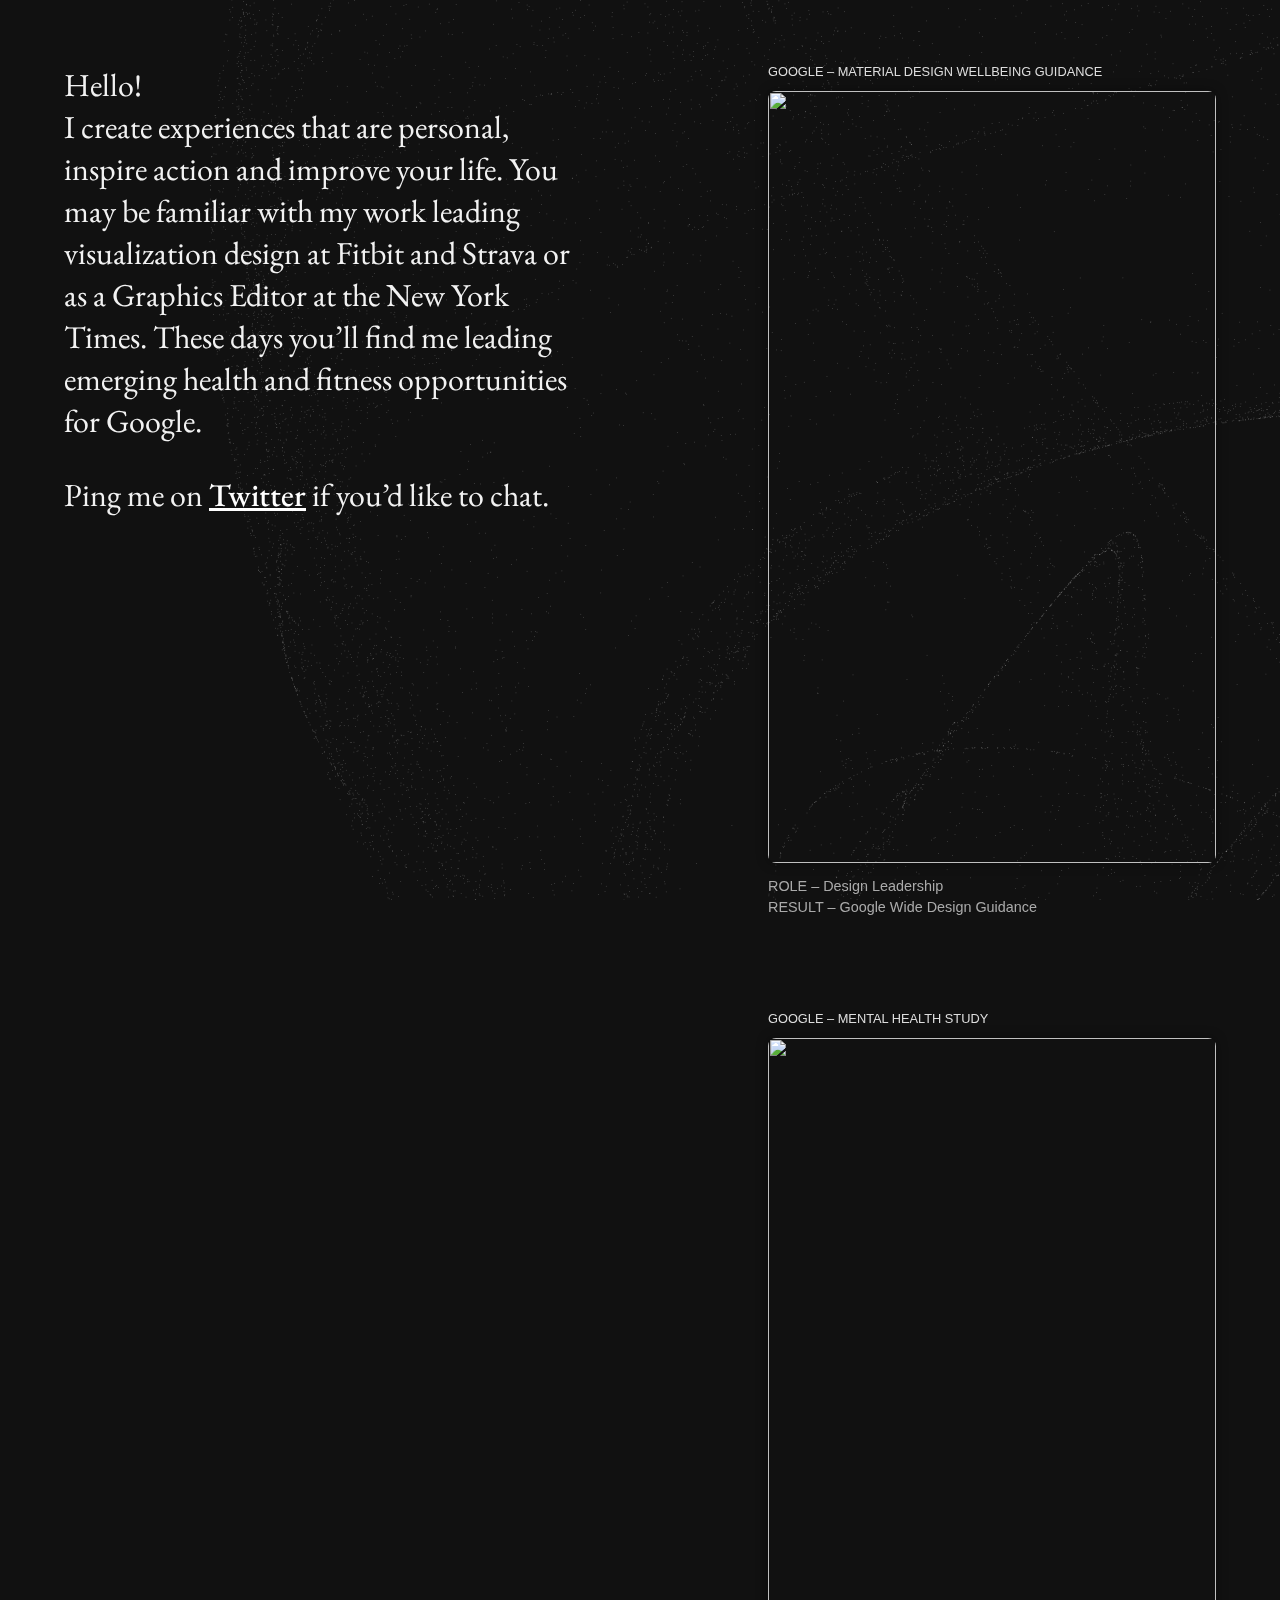
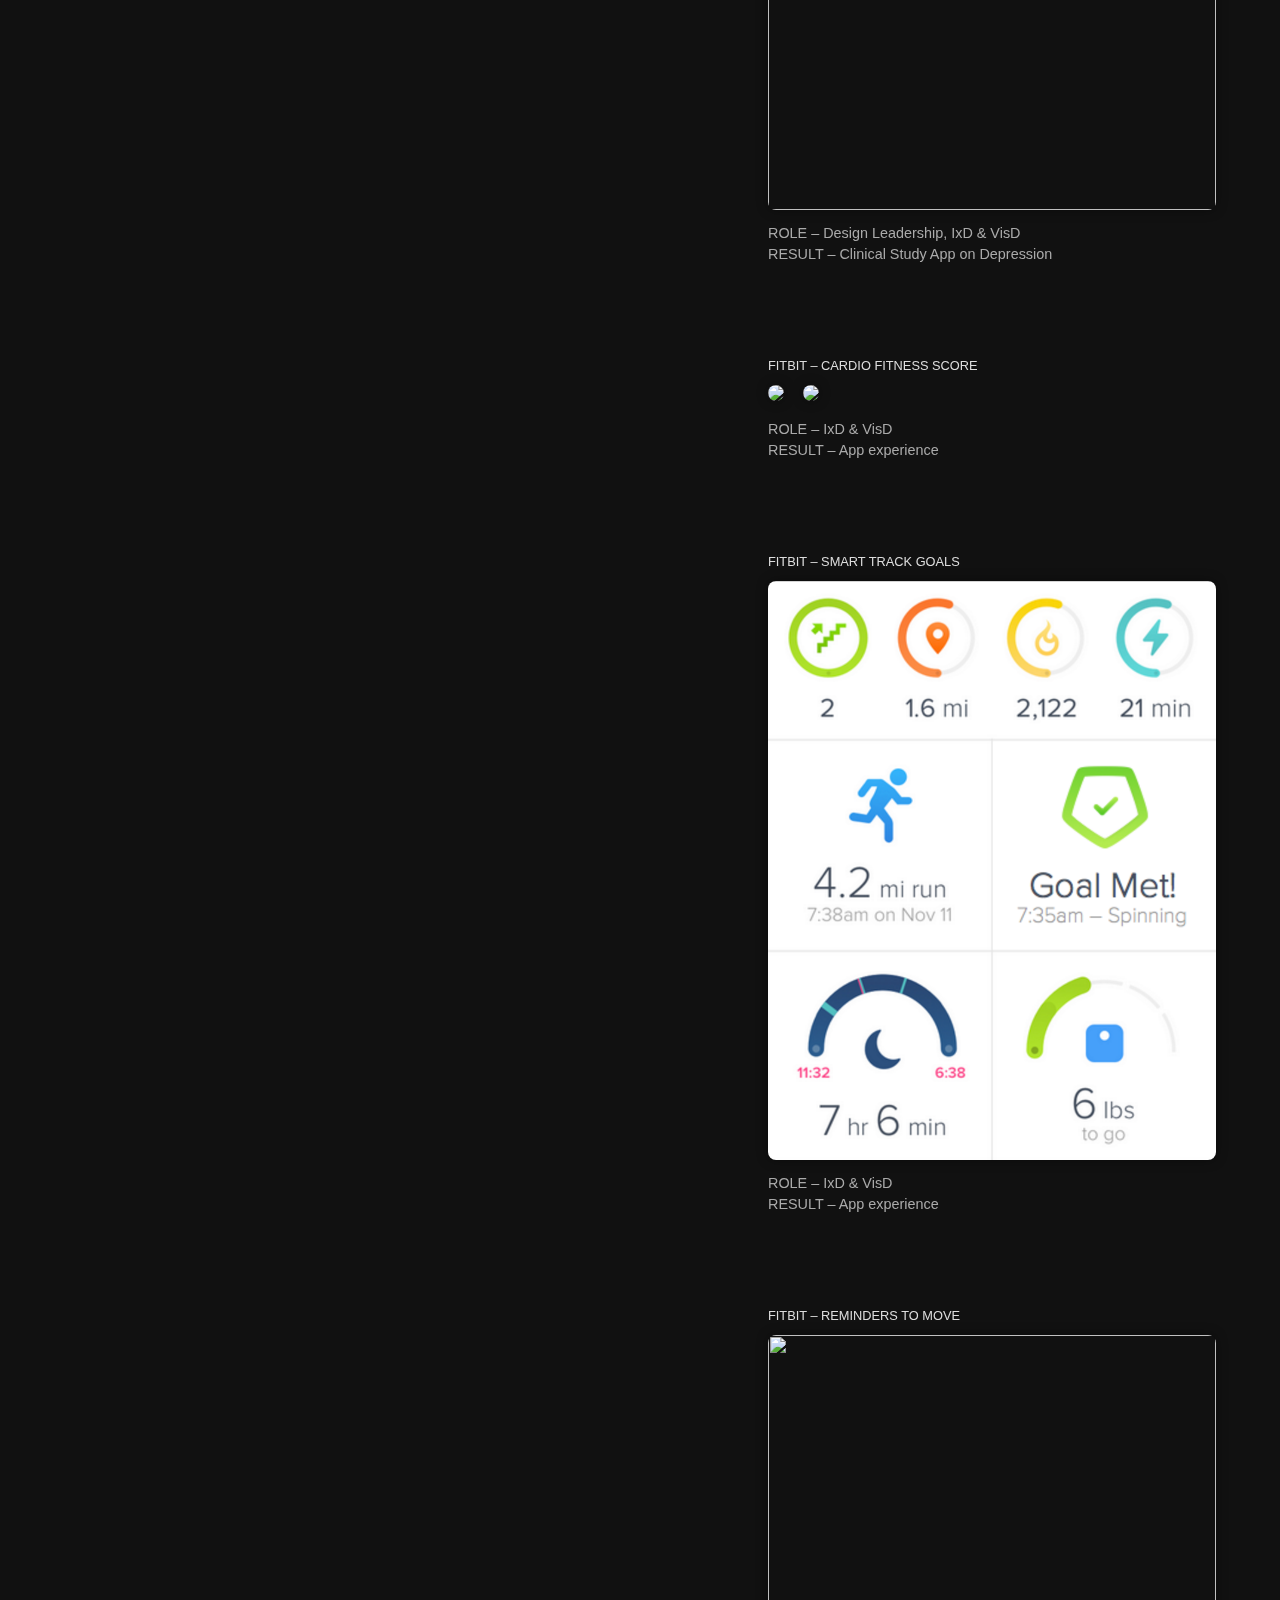
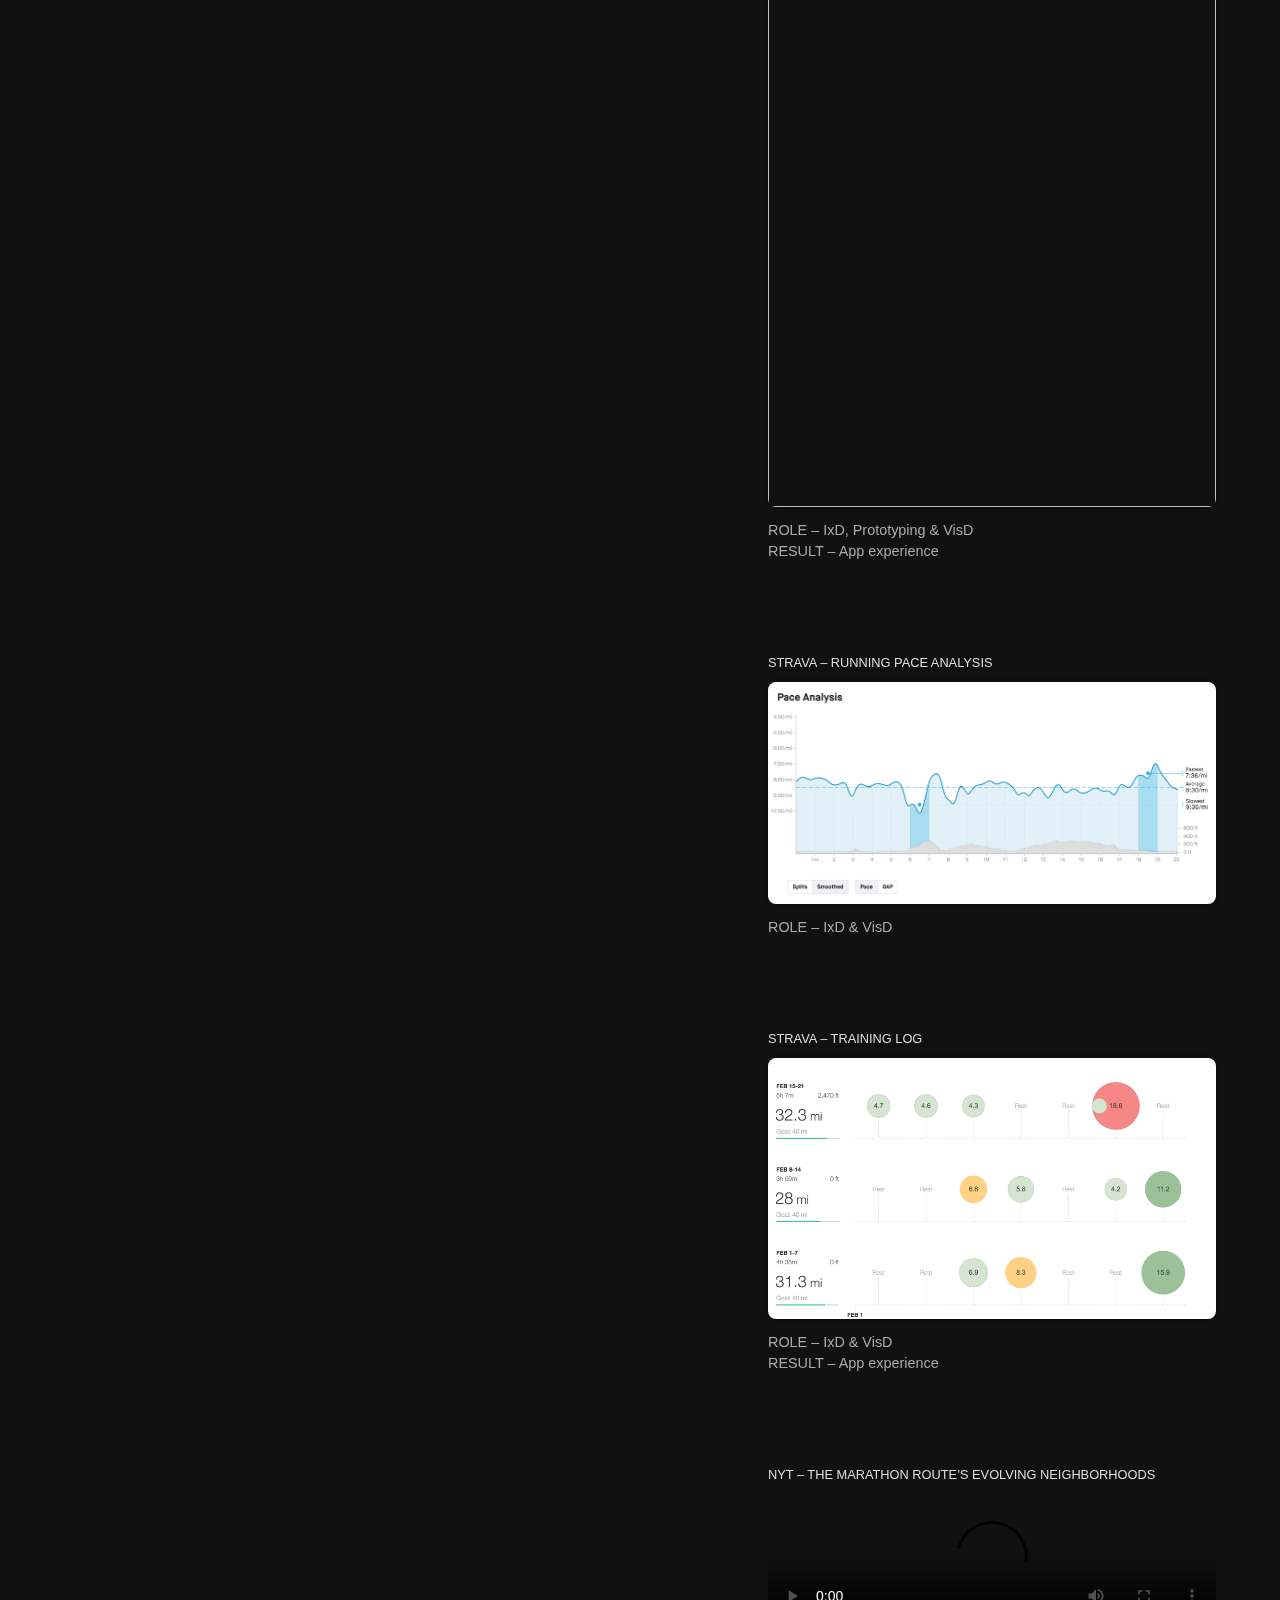
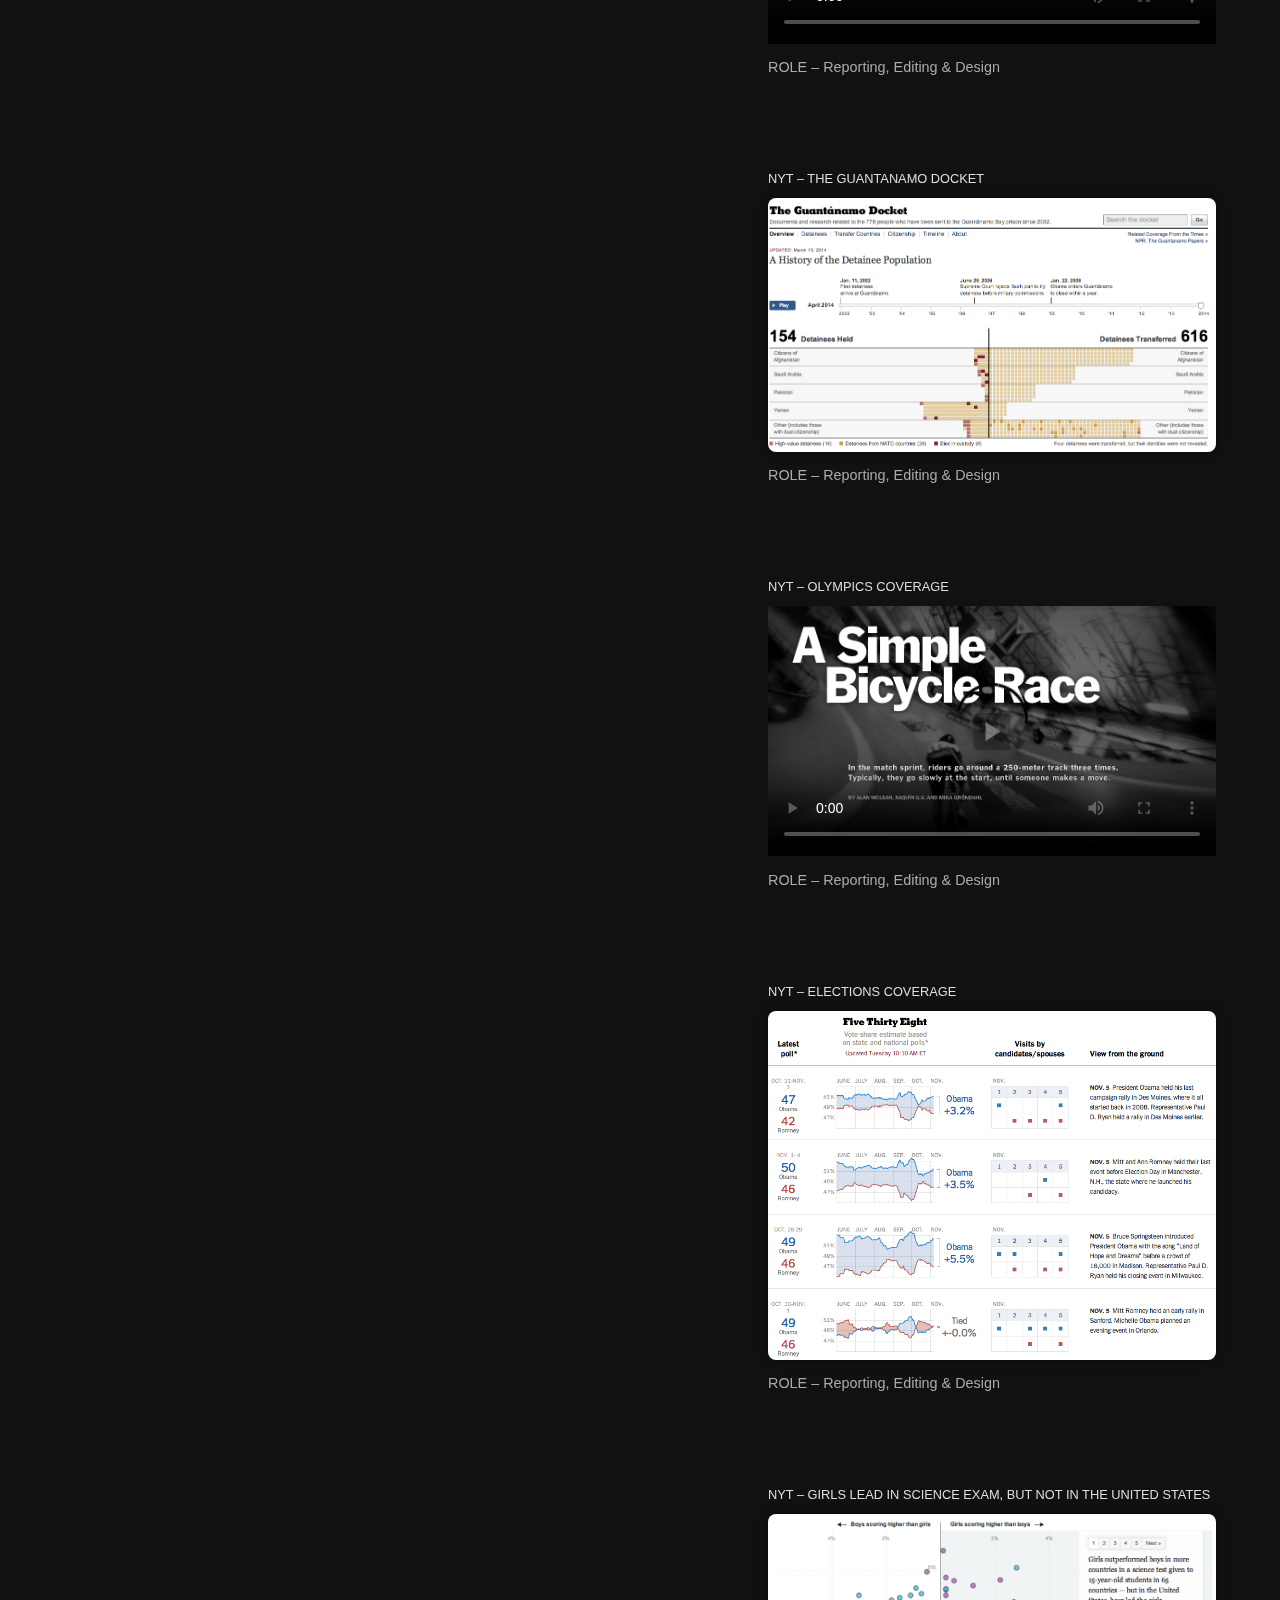
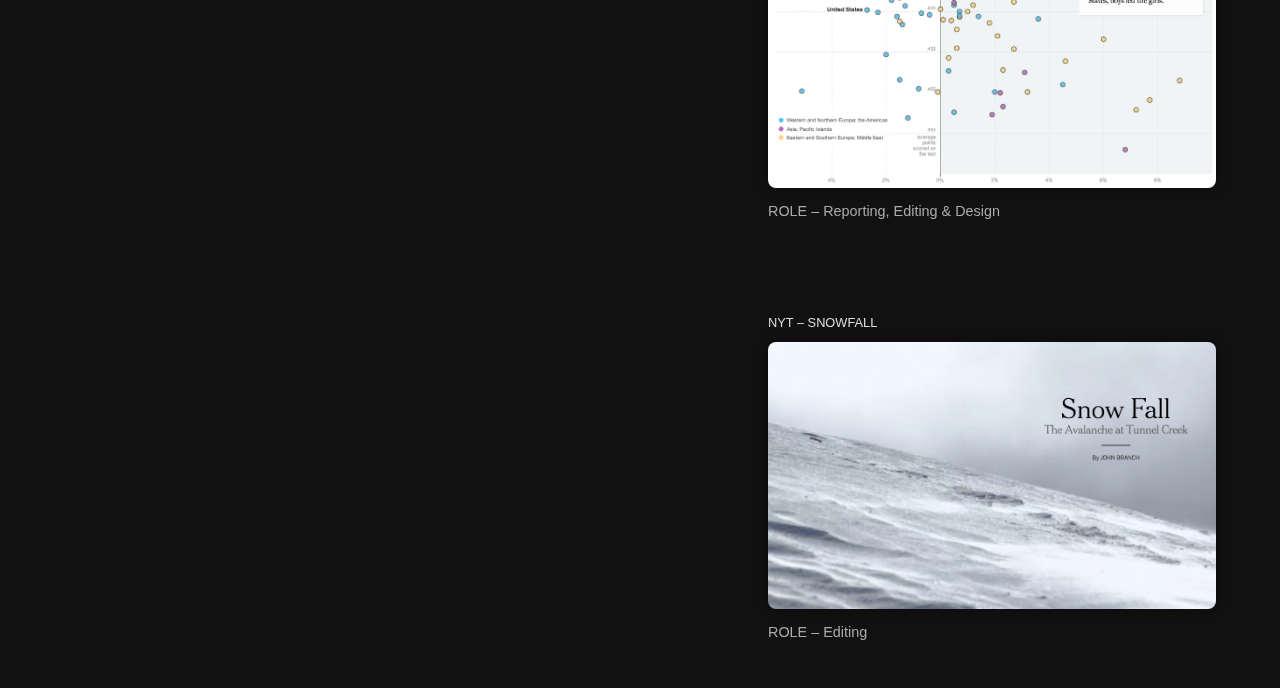
==== index.html @ 5403795c "cleanup" ====
<html class="no-js" lang="">
<head>
  <meta charset="utf-8">
  <meta http-equiv="x-ua-compatible" content="ie=edge">
  <title>Alan McLean</title>
  <meta name="description" content="Alan McLean is a designer working in San Francisco">
  <meta name="viewport" content="width=device-width, initial-scale=1">
  <link href="https://fonts.googleapis.com/css2?family=EB+Garamond:ital,wght@0,400;1,700&display=swap" rel="stylesheet">

  <style type="text/css">
    html{
      height:100%;  
    }
body{
  background:#111;
  font-family: 'EB Garamond', serif;
  margin:0;
  padding:0;
  color:#F2F2F2;
  height:100%;
}

.container{
  position: relative;
  height:100%;
  height:100%;
}

.description{
  width: 50%;
  padding: 4rem;
  box-sizing: border-box;
  display:block;
  z-index:2;
  position:fixed;
}

/*.subtext:before{
  content:" ";
  width:20%;
  height:3px;
  background: #F2F2F2;
  display: inline-block;
}*/

.animation{
  /*background:#333;*/
  width:100%;
  position: fixed;
  right:0;
  top:0;
  bottom:0;
  z-index:-1;
}

.portfolio{
  width:45%;
  position: absolute;
  right:0;
  top:0;
  bottom:0;
  z-index:1; 
  padding: 4rem 4rem;
  box-sizing: border-box;  
}


.portfolio .work{
  margin: 0 0 3em;
  padding: 0 0 3em;
}

.portfolio .hed{
  font-size: .8rem;
  margin: 0;
  padding:0 0 .75rem;
  font-family: sans-serif;
  font-weight:100;
  text-transform: uppercase;
  color:#ddd;
}

.portfolio .asset{
  width: 100%;
  box-shadow: 0 0 12px rgba(0,0,0,.4);
  
  border-radius:8px;
}

.portfolio .inline-asset{
  max-width: 28%;
  box-shadow: 0 0 12px rgba(0,0,0,.4);
  /*filter: grayscale(100%);*/
  border-radius:8px;  
  display:inline-block;
  vertical-align: top;
  margin: 0 1rem 0 0;
}

/*.portfolio .inline-asset:hover,
.portfolio .asset:hover{
  transition: filter .5s;
  
}*/

.text{
  margin: 0rem 0 4rem;
  font-size: 2rem;
  box-sizing: border-box;
}
.text p:first-of-type{
  margin-top:0;
  padding-top:0;
}


a{
  color:#fff;
  font-weight: 500;
}

/*.work a:after {
  content: "";
  clear: both;
  display: table;
}*/

.work a img{
  transition: transform .4s;
  transform: scale(1, 1);
  /*filter: grayscale(100%);*/
}

.work a:hover img{
  /*box-shadow: 0 0 0 5px black;*/
  /*filter: grayscale(0%);*/
  transform: scale(1.025, 1.025);
}

video:focus{
    outline:none;
  }

@media only screen and (max-width: 800px) {
  .description {
    width:100%;
    padding: 1rem;
    position:relative;
  }
  
  .animation {
    width:100%;
    display:none;
  }


  .portfolio{
    position: relative;
    width:100%;
    padding:1rem;
  }

  .portfolio .asset{
    width: 100%;
  }

  .text{
    font-size: 1.5rem;
  }

  

}

.work span{
  color: #aaa;
  padding: 5px 0 0;
  font-family: sans-serif;
  font-size: .9em;
  display: block;
  font-weight:100;
}
.work span:first-of-type{
  padding-top:15px;
}


  </style>
</head>
<body>


<div class="container">
  <section class="description">
    <div class="text">
      <p>Hello! <br />I create experiences that are personal, inspire action and improve your life. You may be familiar with my work leading visualization design at Fitbit and Strava or as a Graphics Editor at the New York Times. These days you’ll find me leading emerging health and fitness opportunities for Google.</p>

         <p>Ping me on <a href="https://twitter.com/alanmclean">Twitter</a> if you’d like to chat.</p>
    </div>

    <!-- <div class="subtext"> -->
   
   
    <!-- </div> -->
  </section>

  <section class="animation">
    <canvas class="paintarea"></canvas>
  </section>
  <section class="portfolio">
    <!-- <h3>Selected Works</h3> -->

    <div class="work">
      <h4 class="hed">Google – Material Design Wellbeing Guidance</h4>
      <img src="images/google/flowers.gif" class="asset">
      <span>ROLE – Design Leadership</span>
      <span>RESULT – Google Wide Design Guidance</span>
    </div>

    <div class="work">
      <h4 class="hed">Google – Mental Health Study</h4>
      <a href="https://www.projectbaseline.com/mood/"><img src="images/mood.png" class="asset"></a>
      <span>ROLE – Design Leadership, IxD & VisD</span>
      <span>RESULT – Clinical Study App on Depression</span>
    </div>    

    <div class="work">
      <h4 class="hed">Fitbit – Cardio Fitness Score</h4>
        <!-- <img src="images/cardio-fitness/v02max-fullscreen-demographic-pg-2.png" class="inline-asset"> --> 
      <a href="https://blog.fitbit.com/cardiorespiratory-fitness/"><img src="images/cardio-fitness/onboarding-3.jpg" class="inline-asset"></a>
      <a href="https://blog.fitbit.com/cardiorespiratory-fitness/"><img src="images/cardio-fitness/v02max-run-value-with-button.png" class="inline-asset"></a>

      <span>ROLE – IxD & VisD</span>
      <span>RESULT – App experience</span>
    </div>

    <div class="work">
      <h4 class="hed">Fitbit – Smart Track Goals</h4>
      <a href="https://www.fitbit.com/in/smarttrack"><img src="images/smarttrack/goal-5.png" class="asset"></a>
      <span>ROLE – IxD & VisD</span>
      <span>RESULT – App experience</span>
    </div>

    <div class="work">
      <h4 class="hed">Fitbit – Reminders to Move</h4>
      <a href="https://www.fitabase.com/blog/post/fitbit-reminders-to-move-show-impact/">
        <img src="images/sedentary/rtm.png" class="asset">
      </a>
      <span>ROLE – IxD, Prototyping & VisD</span>
      <span>RESULT – App experience</span>
    </div>

    <div class="work">
      <h4 class="hed">Strava – Running Pace Analysis</h4>
      <a href="https://blog.strava.com/visualize-your-training-9954/"><img src="images/strava/strava-run.png" class="asset"></a>
      <span>ROLE – IxD & VisD</span>

    </div>    

    <div class="work">
      <h4 class="hed">Strava – Training Log</h4>
      <a href="https://blog.strava.com/visualize-your-training-9954/"><img src="images/strava/strava-1.png" class="asset"></a>
      <span>ROLE – IxD & VisD</span>
      <span>RESULT – App experience</span>
    </div>
    <div class="work">
      <h4 class="hed">NYT – The Marathon Route’s Evolving Neighborhoods</h4>
      <video width="100%" poster="images/nyc/nyc-2.jpg" controls>
        <source src="https://static01.nyt.com/packages/flash/newsgraphics/2011/1105-marathon-demographics/20111105-marathon-dem.mp4" type="video/mp4">
      </video>
      <!-- <a href="https://archive.nytimes.com/www.nytimes.com/interactive/2011/11/05/nyregion/the-evolving-neighborhoods-along-the-marathon.html"> -->
        
      
      <span>ROLE – Reporting, Editing & Design</span>
      
    </div>
    <div class="work">
      <h4 class="hed">NYT – The Guantanamo Docket</h4>
      <a href="https://www.nytimes.com/interactive/projects/guantanamo">
        <img src="images/gitmo/gitmo-1.png" class="asset">
      </a>
      <span>ROLE – Reporting, Editing & Design</span>

    </div>
    <div class="work">
      <h4 class="hed">NYT – Olympics Coverage</h4>
      <video width="100%" controls poster="images/sprint/sprint-1.png">
        <source src="https://static01.nyt.com/packages/video/newsgraphics/2012/0803-match-sprint/cycling-new.mp4" type="video/mp4">
      </video>
      <span>ROLE – Reporting, Editing & Design</span>

    </div>
    <div class="work">
      <h4 class="hed">NYT – Elections Coverage</h4>
      <a href="https://www.nytimes.com/elections/2012/results/president.html">
        <img src="images/election-2012/election-2012-1.png" class="asset">
      </a>
      <span>ROLE – Reporting, Editing & Design</span>

    </div>
    <div class="work">
      <h4 class="hed">NYT – Girls Lead in Science Exam, but Not in the United States</h4>
      <a href="https://archive.nytimes.com/www.nytimes.com/interactive/2013/02/04/science/girls-lead-in-science-exam-but-not-in-the-united-states.html"><img src="images/science/science-1.png" class="asset"></a>
            <span>ROLE – Reporting, Editing & Design</span>
    </div>
    <div class="work">
      <h4 class="hed">NYT – Snowfall</h4>
      <a href="https://www.nytimes.com/projects/2012/snow-fall/index.html#/?part=tunnel-creek"><img src="images/snowfall/snowfall-1.png" class="asset"></a>
            <span>ROLE – Editing</span>
    </div>
    <!-- <div class="work">
      <h4 class="hed">Verily – Mental Health Study</h4>
      <img src="" class="asset">
    </div> -->
  </section>

</div>

<script type="text/javascript">

var vis = function(){
  return{
    // a: Math.random() + -3.0,
    a: (Math.random() * (-3.0 - -2.3) + -2.3).toFixed(4),
    a2: -2.1763,
    b: 1.5377,
    c: -0.3161,
    d: -2.3095,
    batchSize: 2000,

    init: function(){
      let box     = document.querySelector('.animation');
      this.width  = parseInt(box.clientWidth, 10);
      this.height = parseInt(window.innerHeight, 10);
      let canvas  = document.querySelector('.paintarea');
      let dpr = window.devicePixelRatio || 1;



      canvas.width    = this.width * dpr
      canvas.height   = this.height * dpr
      canvas.style.width = this.width;
      canvas.style.height = this.height;

      this.ctx    = canvas.getContext('2d');
      this.ctx.translate(this.width * 0.9, this.height * 1.5);
      this.scale = (this.height / Math.PI) * 2.5;

      this.ctx.scale(this.scale, this.scale);


      // need to fix this somehow, so hacky
      if(this.a   > -2.3){
        this.a = 2.876
      }
      this.start  = 0;
      this.step   = 0;
      this.x0     = 0;
      this.y0     = 0;
      this.x1;
      this.y1;

      this.ctx.globalCompositeOperation = 'multiply';

      requestAnimationFrame(this.render.bind(this))

    },
    render: function(timestamp){
      if (this.start === undefined){
        this.start = timestamp;
      }
      // console.log(this.x0)
      const elapsed = timestamp - this.start;
      
      
      // this.ctx.fillStyle = '#111'
      // this.ctx.fillRect(0, 0, this.width , this.height);

      // console.log(this.width)
      
      // this.ctx.fillStyle = "#111";
      
      
      
      this.ctx.fillStyle = "rgba(255,255,255,0.3)";


      let i = 0
      while (i < this.batchSize) {
        this.x1 = Math.sin(this.a * this.y0) + this.c * Math.cos(this.a * this.x0);
        this.y1 = Math.sin(this.b * this.x0) + this.d * Math.cos(this.b * this.y0);
        this.ctx.fillRect((this.x0 = this.x1), (this.y0 = this.y1), 0.001, 0.001);
        i++
      }
      if(elapsed < 10000){
        requestAnimationFrame(this.render.bind(this))
      }
      
    },
    reset: function(){
      this.ctx.save()

      this.ctx.setTransform(1,0,0,1,0,0);
      this.ctx.clearRect(0,0, this.ctx.canvas.width, this.ctx.canvas.height);
      this.a = (Math.random() * (-3.0 - -2.3) + -2.3).toFixed(4)

      this.ctx.restore()
    }
  }
}();

vis.init();


</script>
	
<script>
  (function(i,s,o,g,r,a,m){i['GoogleAnalyticsObject']=r;i[r]=i[r]||function(){
  (i[r].q=i[r].q||[]).push(arguments)},i[r].l=1*new Date();a=s.createElement(o),
  m=s.getElementsByTagName(o)[0];a.async=1;a.src=g;m.parentNode.insertBefore(a,m)
  })(window,document,'script','https://www.google-analytics.com/analytics.js','ga');

  ga('create', 'UA-88525006-1', 'auto');
  ga('send', 'pageview');

</script>



</body>
</html>
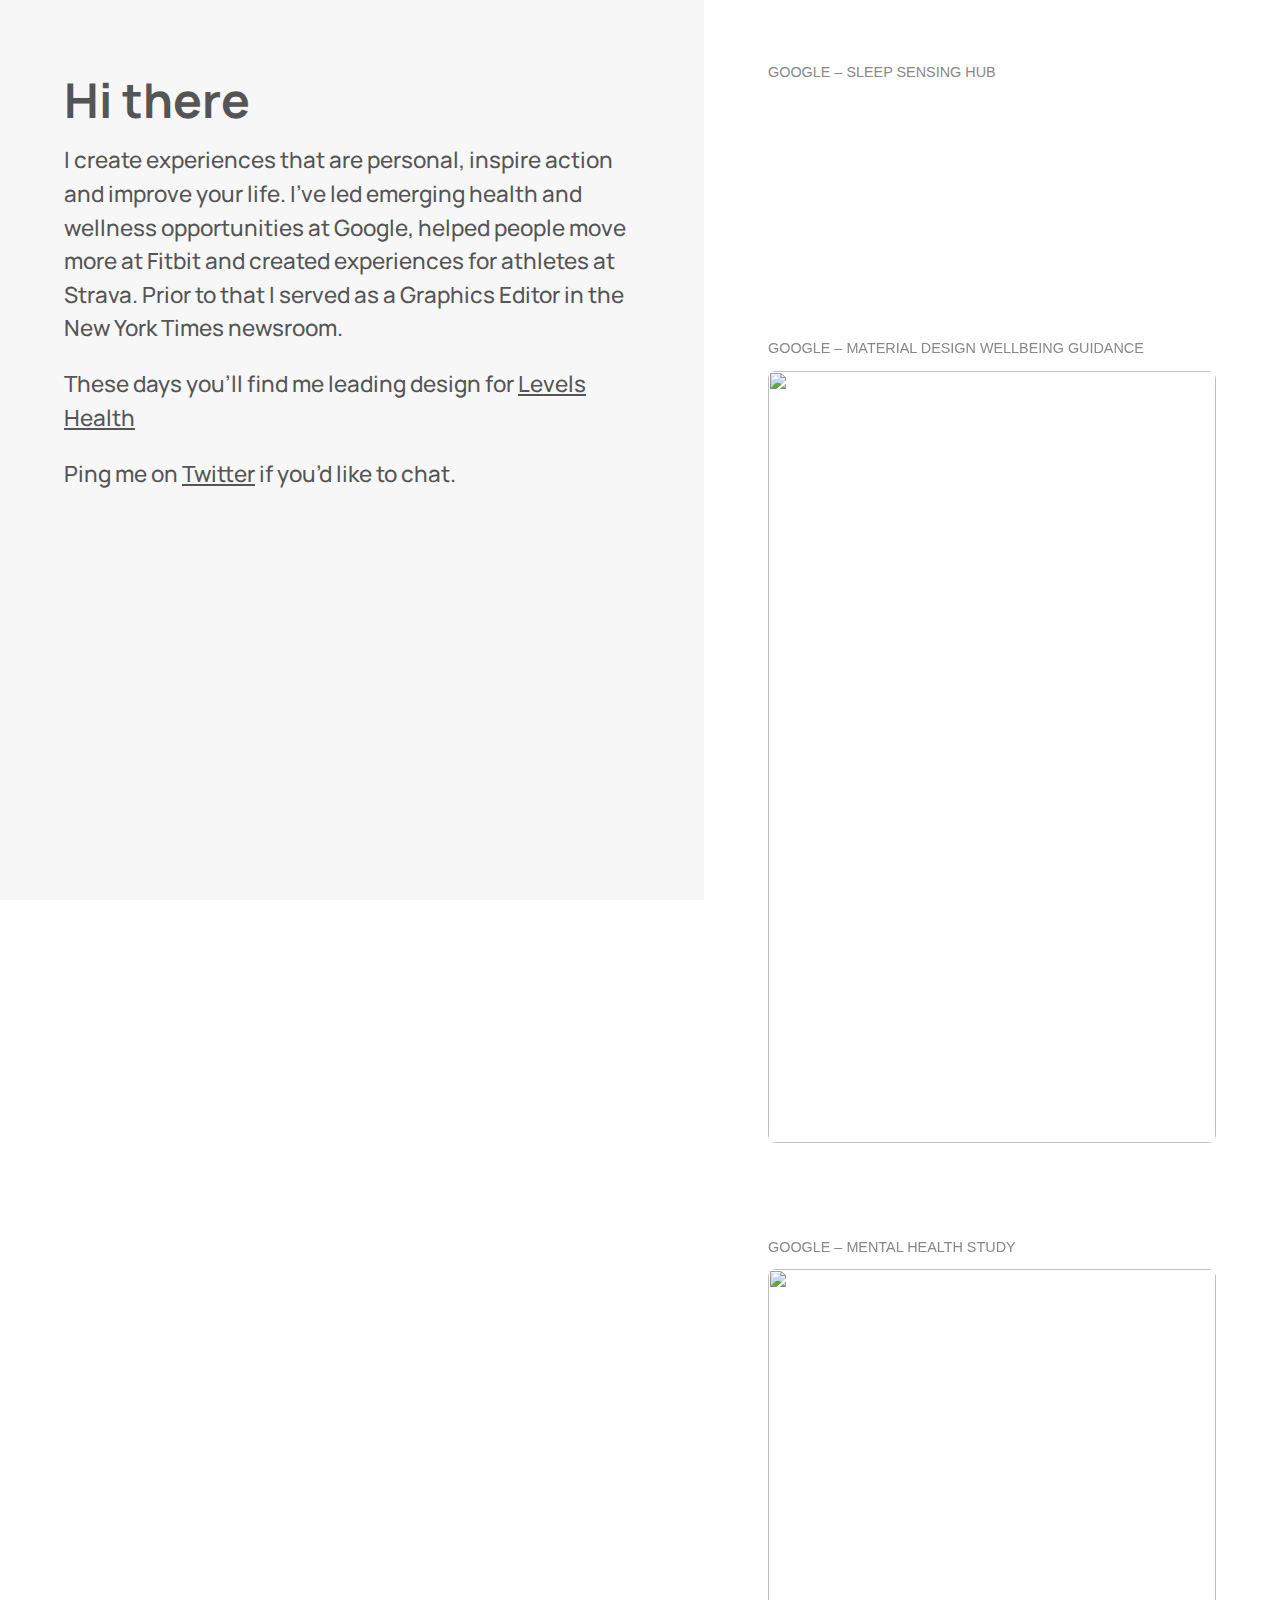
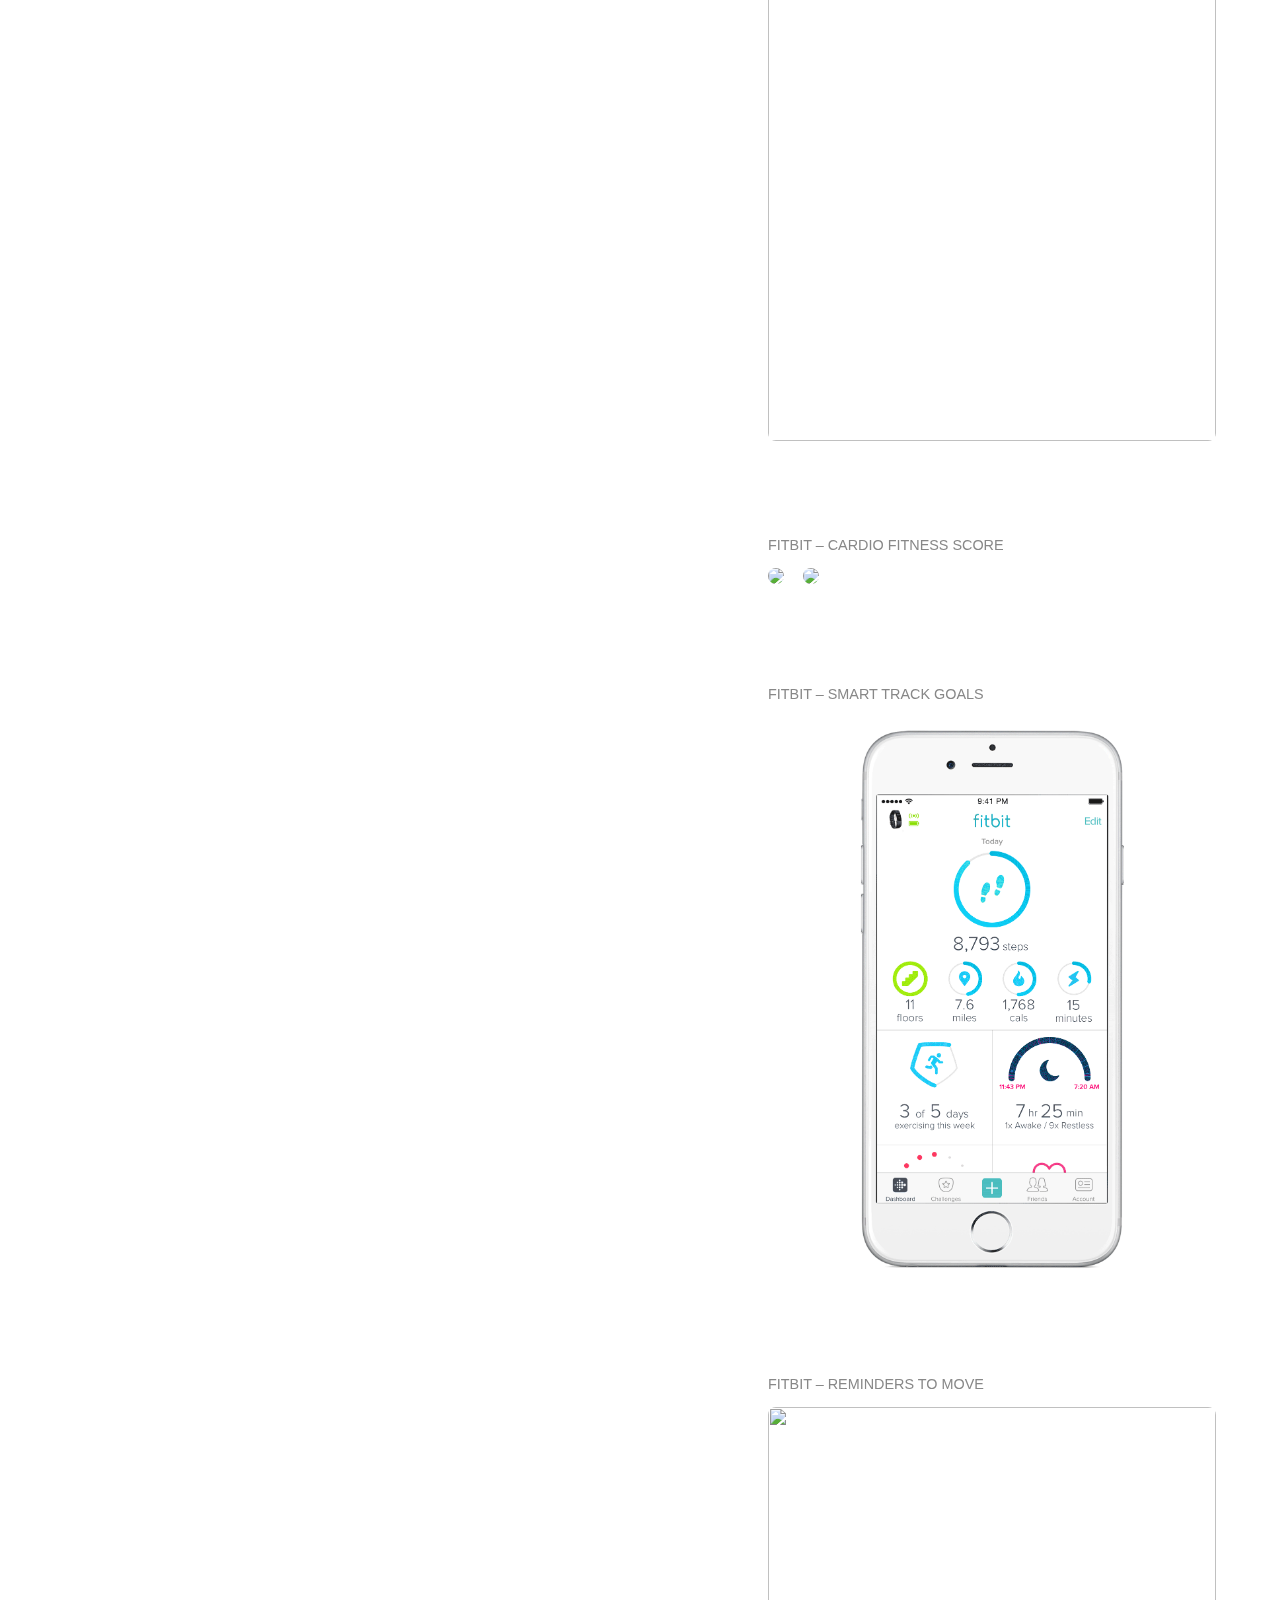
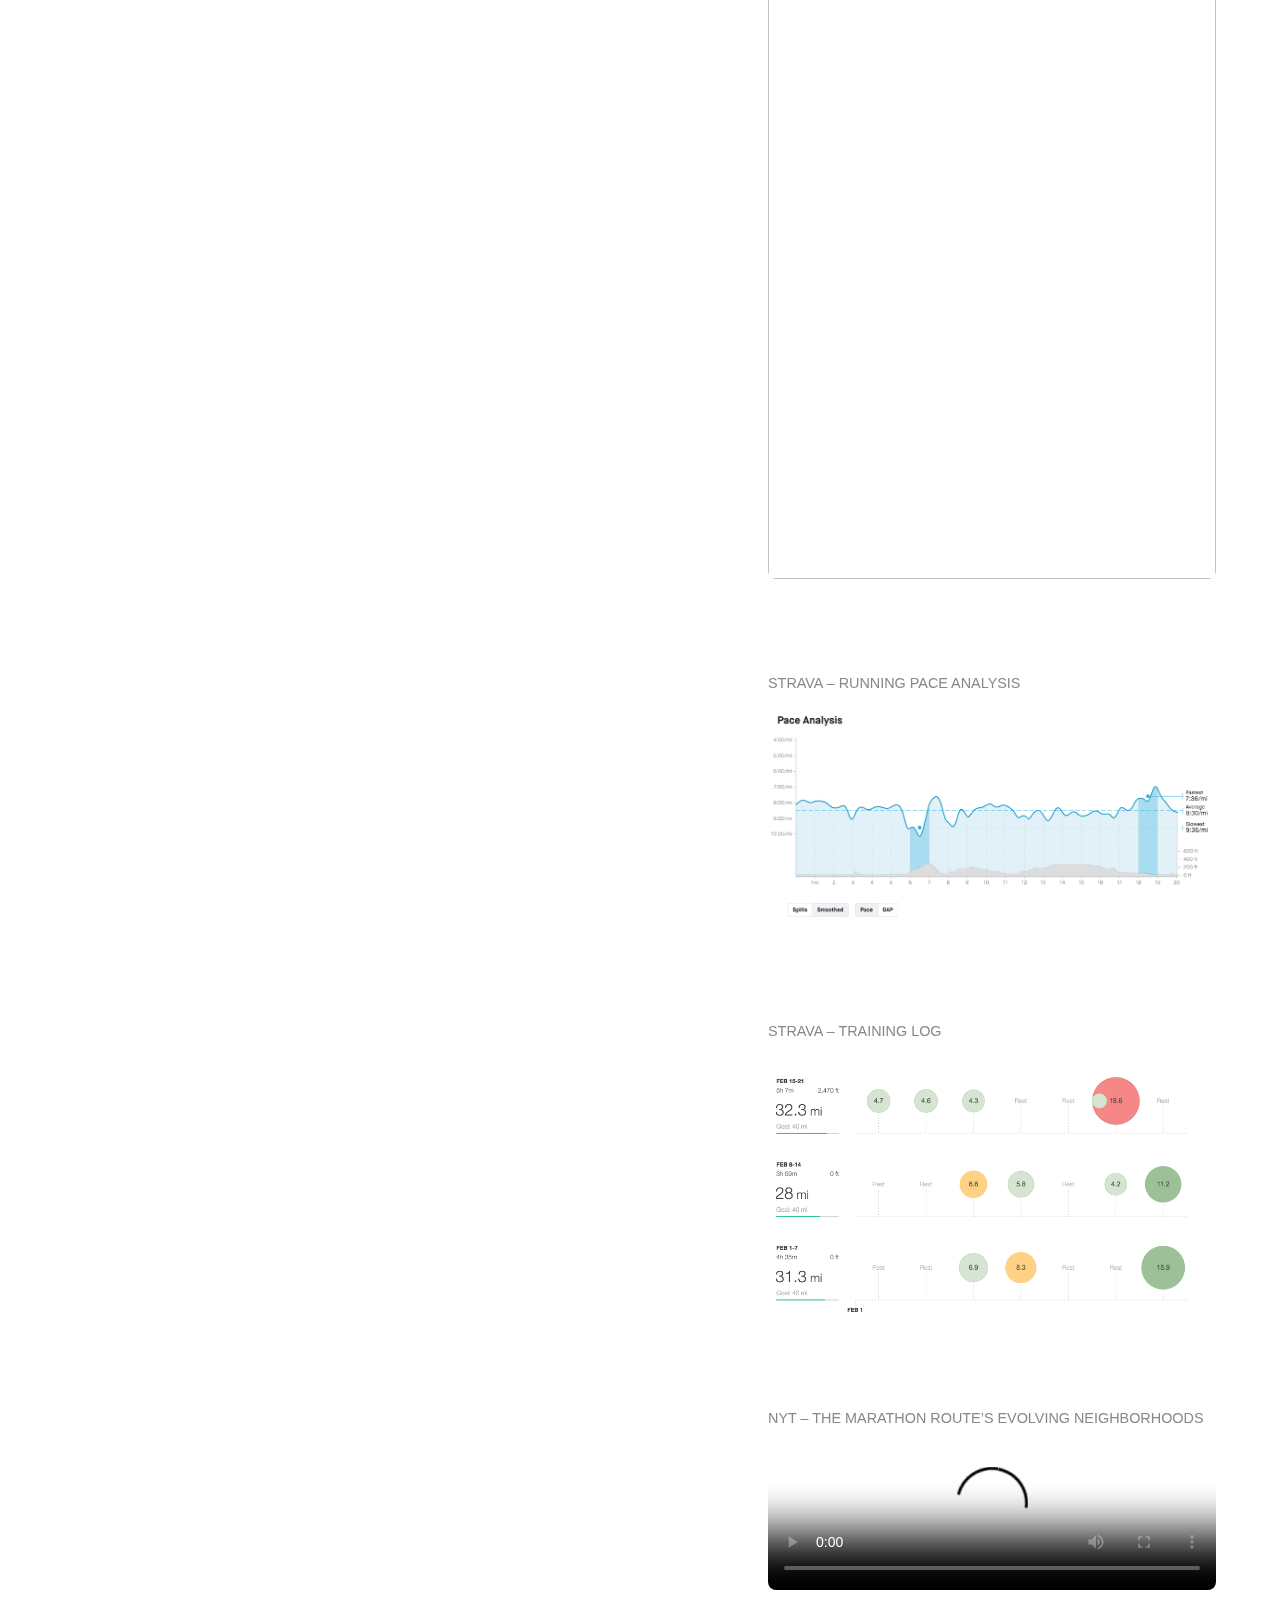
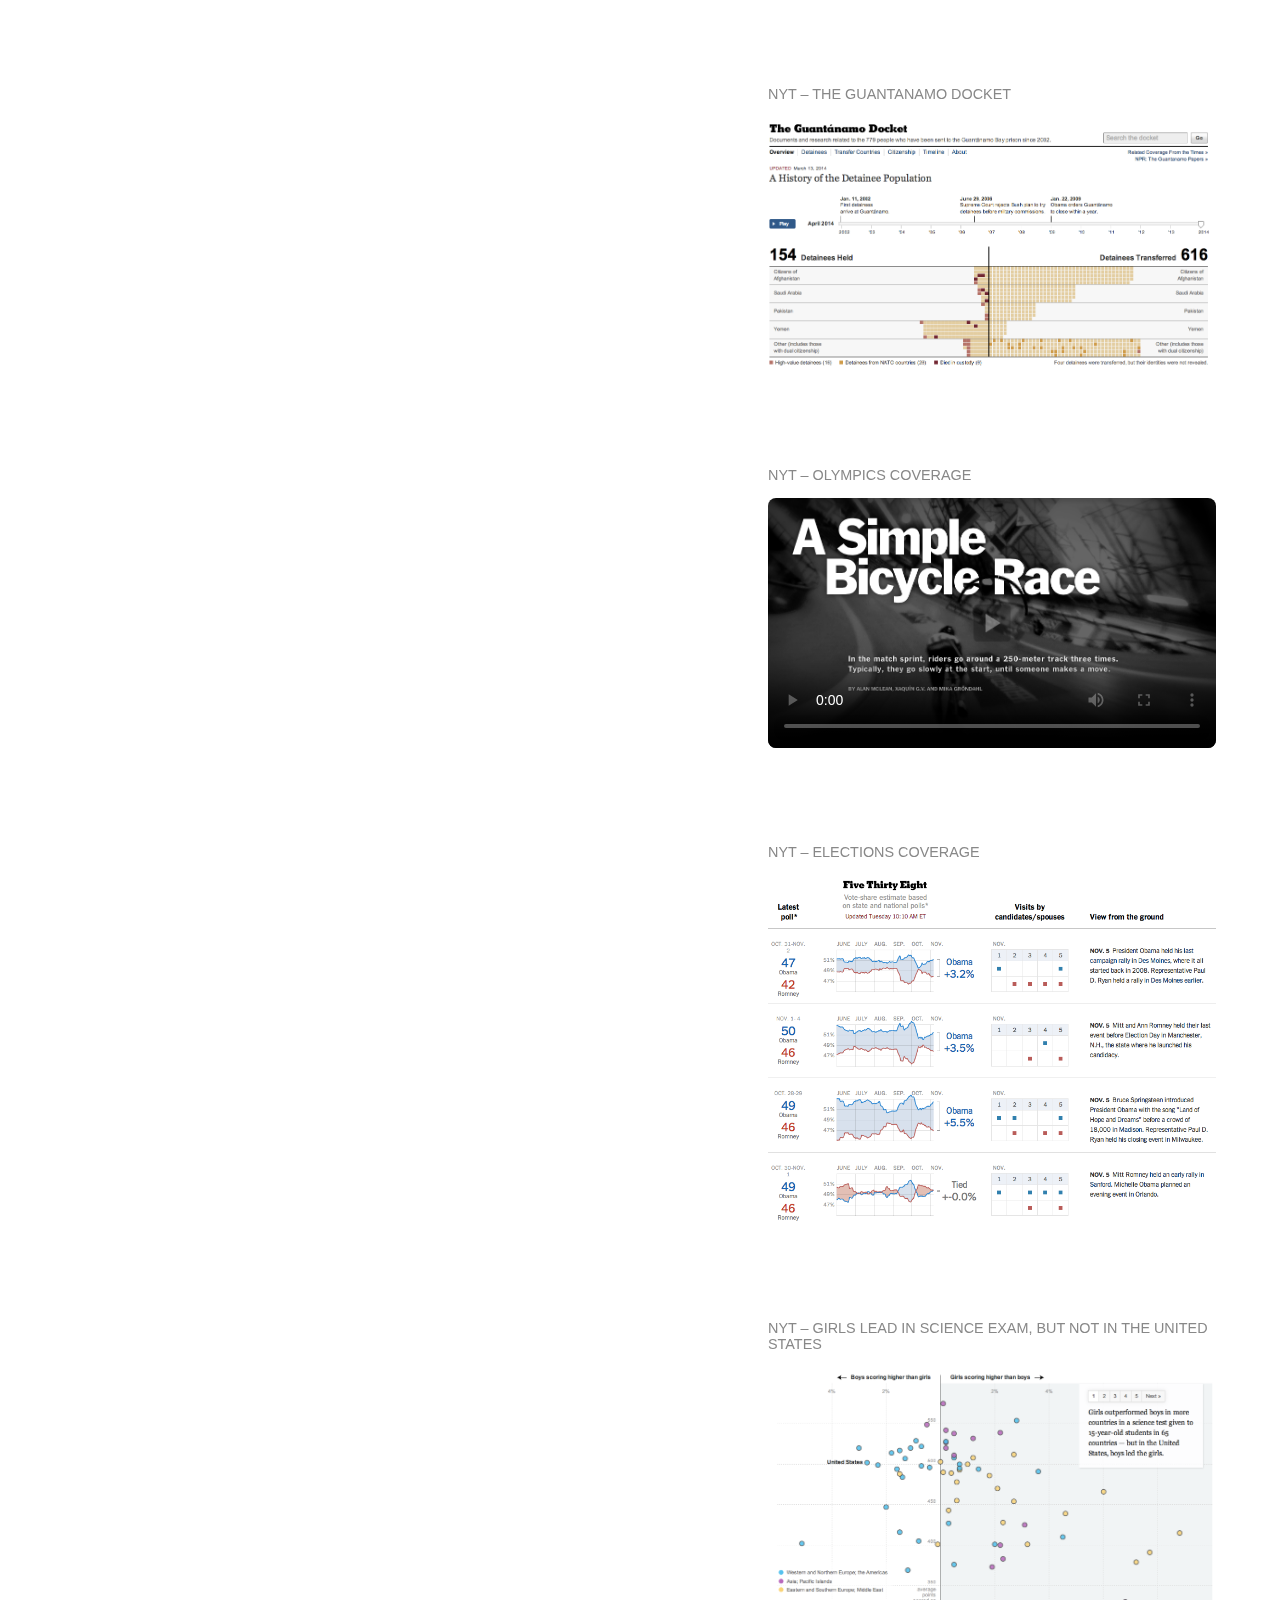
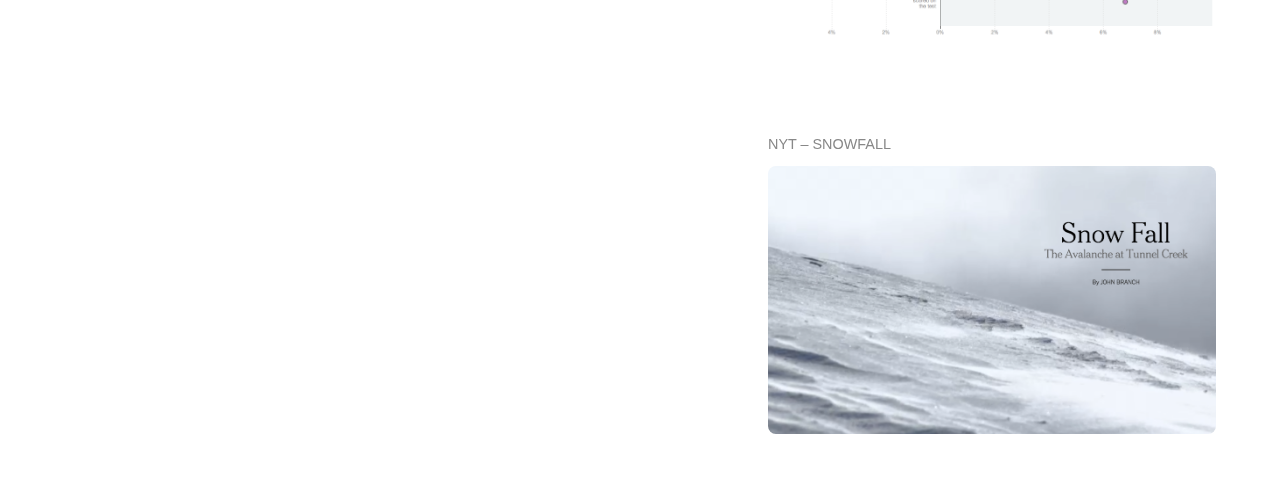
==== commit 4e35cef6: "more cleanup" ====
--- a/index.html
+++ b/index.html
@@ -5,18 +5,22 @@
   <title>Alan McLean</title>
   <meta name="description" content="Alan McLean is a designer working in San Francisco">
   <meta name="viewport" content="width=device-width, initial-scale=1">
-  <link href="https://fonts.googleapis.com/css2?family=EB+Garamond:ital,wght@0,400;1,700&display=swap" rel="stylesheet">
+  <link rel="preconnect" href="https://fonts.googleapis.com">
+<link rel="preconnect" href="https://fonts.gstatic.com" crossorigin>
+<link href="https://fonts.googleapis.com/css2?family=Manrope:wght@200;300;400;500;700&display=swap" rel="stylesheet">
+
+
 
   <style type="text/css">
     html{
       height:100%;  
     }
 body{
-  background:#111;
-  font-family: 'EB Garamond', serif;
+  background:#fff;
+  font-family: 'Manrope', sans-serif;
   margin:0;
   padding:0;
-  color:#F2F2F2;
+  color:#555;
   height:100%;
 }
 
@@ -27,12 +31,24 @@
 }
 
 .description{
-  width: 50%;
+  width: 55%;
   padding: 4rem;
   box-sizing: border-box;
   display:block;
   z-index:2;
   position:fixed;
+  background: #f7f7f7;
+  bottom:0;
+ top:0;
+}
+
+.description strong{
+  font-size: 3rem;
+}
+
+.description .summary{
+  padding-top:0;
+  margin-top: -15px;
 }
 
 /*.subtext:before{
@@ -54,6 +70,7 @@
 }
 
 .portfolio{
+  background: #fff;
   width:45%;
   position: absolute;
   right:0;
@@ -71,25 +88,25 @@
 }
 
 .portfolio .hed{
-  font-size: .8rem;
-  margin: 0;
-  padding:0 0 .75rem;
+  font-size: .9rem;
+  margin: 0 0 .9rem;
+  padding: 0;
   font-family: sans-serif;
-  font-weight:100;
+  font-weight: 500;
   text-transform: uppercase;
-  color:#ddd;
-}
-
-.portfolio .asset{
+  color:#888;
+}
+
+.portfolio .asset, video{
   width: 100%;
-  box-shadow: 0 0 12px rgba(0,0,0,.4);
+  /*box-shadow: 0 0 5px rgba(0,0,0,.05), 0 0 0 12px #fff;*/
   
   border-radius:8px;
 }
 
 .portfolio .inline-asset{
   max-width: 28%;
-  box-shadow: 0 0 12px rgba(0,0,0,.4);
+  /*box-shadow: 0 0 12px rgba(0,0,0,.05);*/
   /*filter: grayscale(100%);*/
   border-radius:8px;  
   display:inline-block;
@@ -105,8 +122,10 @@
 
 .text{
   margin: 0rem 0 4rem;
-  font-size: 2rem;
+  font-size: 1.4rem;
   box-sizing: border-box;
+  line-height: 1.5;
+  font-weight: 500;
 }
 .text p:first-of-type{
   margin-top:0;
@@ -115,7 +134,7 @@
 
 
 a{
-  color:#fff;
+  color:#555;
   font-weight: 500;
 }
 
@@ -174,16 +193,18 @@
 
 .work span{
   color: #aaa;
-  padding: 5px 0 0;
+  padding: 0;
+  line-height: 1.2;
+  margin: 0 0 10px;
   font-family: sans-serif;
   font-size: .9em;
   display: block;
   font-weight:100;
 }
-.work span:first-of-type{
+/*.work span:first-of-type{
   padding-top:15px;
 }
-
+*/
 
   </style>
 </head>
@@ -193,7 +214,10 @@
 <div class="container">
   <section class="description">
     <div class="text">
-      <p>Hello! <br />I create experiences that are personal, inspire action and improve your life. You may be familiar with my work leading visualization design at Fitbit and Strava or as a Graphics Editor at the New York Times. These days you’ll find me leading emerging health and fitness opportunities for Google.</p>
+      <p><strong>Hi there</strong></p>
+      <p class="summary">I create experiences that are personal, inspire action and improve your life. I've led emerging health and wellness opportunities at Google, helped people move more at Fitbit and created experiences for athletes at Strava. Prior to that I served as a Graphics Editor in the New York Times newsroom. </p>
+
+        <p>These days you’ll find me leading design for <a href="https://www.levelshealth.com/">Levels Health</a></p>
 
          <p>Ping me on <a href="https://twitter.com/alanmclean">Twitter</a> if you’d like to chat.</p>
     </div>
@@ -210,35 +234,49 @@
   <section class="portfolio">
     <!-- <h3>Selected Works</h3> -->
 
+  <div class="work">
+      <h4 class="hed">Google – Sleep Sensing Hub</h4>
+      <!-- <span>Design Lead</span> -->
+      <video width="100%" autoplay muted>
+        <source src="images/nest.mp4" type="video/mp4">
+      </video>
+      
+      
+    </div>
+
     <div class="work">
       <h4 class="hed">Google – Material Design Wellbeing Guidance</h4>
+      <!-- <span>Design Lead</span> -->
       <img src="images/google/flowers.gif" class="asset">
-      <span>ROLE – Design Leadership</span>
-      <span>RESULT – Google Wide Design Guidance</span>
+      
+      
     </div>
 
     <div class="work">
       <h4 class="hed">Google – Mental Health Study</h4>
+      <!-- <span>Design Lead, IxD & VisD</span> -->
       <a href="https://www.projectbaseline.com/mood/"><img src="images/mood.png" class="asset"></a>
-      <span>ROLE – Design Leadership, IxD & VisD</span>
-      <span>RESULT – Clinical Study App on Depression</span>
+      
+      <!-- <span>RESULT – Clinical Study App on Depression</span> -->
     </div>    
 
     <div class="work">
       <h4 class="hed">Fitbit – Cardio Fitness Score</h4>
+      <!-- <span>IxD & VisD</span> -->
         <!-- <img src="images/cardio-fitness/v02max-fullscreen-demographic-pg-2.png" class="inline-asset"> --> 
       <a href="https://blog.fitbit.com/cardiorespiratory-fitness/"><img src="images/cardio-fitness/onboarding-3.jpg" class="inline-asset"></a>
       <a href="https://blog.fitbit.com/cardiorespiratory-fitness/"><img src="images/cardio-fitness/v02max-run-value-with-button.png" class="inline-asset"></a>
 
-      <span>ROLE – IxD & VisD</span>
-      <span>RESULT – App experience</span>
+      
+      <!-- <span>RESULT – App experience</span> -->
     </div>
 
     <div class="work">
       <h4 class="hed">Fitbit – Smart Track Goals</h4>
-      <a href="https://www.fitbit.com/in/smarttrack"><img src="images/smarttrack/goal-5.png" class="asset"></a>
-      <span>ROLE – IxD & VisD</span>
-      <span>RESULT – App experience</span>
+      <!-- <span>IxD & VisD</span> -->
+      <a href="https://www.fitbit.com/in/smarttrack"><img src="images/smarttrack/smart.png" class="asset"></a>
+      
+      <!-- <span>RESULT – App experience</span> -->
     </div>
 
     <div class="work">
@@ -246,67 +284,75 @@
       <a href="https://www.fitabase.com/blog/post/fitbit-reminders-to-move-show-impact/">
         <img src="images/sedentary/rtm.png" class="asset">
       </a>
-      <span>ROLE – IxD, Prototyping & VisD</span>
-      <span>RESULT – App experience</span>
+      <!-- <span>IxD, Prototyping & VisD</span> -->
+      
     </div>
 
     <div class="work">
       <h4 class="hed">Strava – Running Pace Analysis</h4>
+      <!-- <span>IxD & VisD</span> -->
       <a href="https://blog.strava.com/visualize-your-training-9954/"><img src="images/strava/strava-run.png" class="asset"></a>
-      <span>ROLE – IxD & VisD</span>
+      
 
     </div>    
 
     <div class="work">
       <h4 class="hed">Strava – Training Log</h4>
       <a href="https://blog.strava.com/visualize-your-training-9954/"><img src="images/strava/strava-1.png" class="asset"></a>
-      <span>ROLE – IxD & VisD</span>
-      <span>RESULT – App experience</span>
+      <!-- <span>IxD & VisD</span> -->
+      
     </div>
     <div class="work">
       <h4 class="hed">NYT – The Marathon Route’s Evolving Neighborhoods</h4>
+      <!-- <span>Reporting, Editing & Design</span> -->
       <video width="100%" poster="images/nyc/nyc-2.jpg" controls>
         <source src="https://static01.nyt.com/packages/flash/newsgraphics/2011/1105-marathon-demographics/20111105-marathon-dem.mp4" type="video/mp4">
       </video>
       <!-- <a href="https://archive.nytimes.com/www.nytimes.com/interactive/2011/11/05/nyregion/the-evolving-neighborhoods-along-the-marathon.html"> -->
         
       
-      <span>ROLE – Reporting, Editing & Design</span>
+      
       
     </div>
     <div class="work">
       <h4 class="hed">NYT – The Guantanamo Docket</h4>
+      <!-- <span>Reporting, Editing & Design</span> -->
       <a href="https://www.nytimes.com/interactive/projects/guantanamo">
         <img src="images/gitmo/gitmo-1.png" class="asset">
       </a>
-      <span>ROLE – Reporting, Editing & Design</span>
+      
 
     </div>
     <div class="work">
       <h4 class="hed">NYT – Olympics Coverage</h4>
+      <!-- <span>Reporting, Editing & Design</span> -->
       <video width="100%" controls poster="images/sprint/sprint-1.png">
         <source src="https://static01.nyt.com/packages/video/newsgraphics/2012/0803-match-sprint/cycling-new.mp4" type="video/mp4">
       </video>
-      <span>ROLE – Reporting, Editing & Design</span>
+      
 
     </div>
     <div class="work">
       <h4 class="hed">NYT – Elections Coverage</h4>
+      <!-- <span>Reporting, Editing & Design</span> -->
       <a href="https://www.nytimes.com/elections/2012/results/president.html">
         <img src="images/election-2012/election-2012-1.png" class="asset">
       </a>
-      <span>ROLE – Reporting, Editing & Design</span>
+
 
     </div>
     <div class="work">
       <h4 class="hed">NYT – Girls Lead in Science Exam, but Not in the United States</h4>
+      <!-- <span>Reporting, Editing & Design</span> -->
       <a href="https://archive.nytimes.com/www.nytimes.com/interactive/2013/02/04/science/girls-lead-in-science-exam-but-not-in-the-united-states.html"><img src="images/science/science-1.png" class="asset"></a>
-            <span>ROLE – Reporting, Editing & Design</span>
+            
     </div>
     <div class="work">
       <h4 class="hed">NYT – Snowfall</h4>
+      <!-- <span>Editing</span>       -->
+
       <a href="https://www.nytimes.com/projects/2012/snow-fall/index.html#/?part=tunnel-creek"><img src="images/snowfall/snowfall-1.png" class="asset"></a>
-            <span>ROLE – Editing</span>
+          
     </div>
     <!-- <div class="work">
       <h4 class="hed">Verily – Mental Health Study</h4>
@@ -315,7 +361,7 @@
   </section>
 
 </div>
-
+<!-- 
 <script type="text/javascript">
 
 var vis = function(){
@@ -412,8 +458,8 @@
 vis.init();
 
 
-</script>
-	
+</script> -->
+  
 <script>
   (function(i,s,o,g,r,a,m){i['GoogleAnalyticsObject']=r;i[r]=i[r]||function(){
   (i[r].q=i[r].q||[]).push(arguments)},i[r].l=1*new Date();a=s.createElement(o),
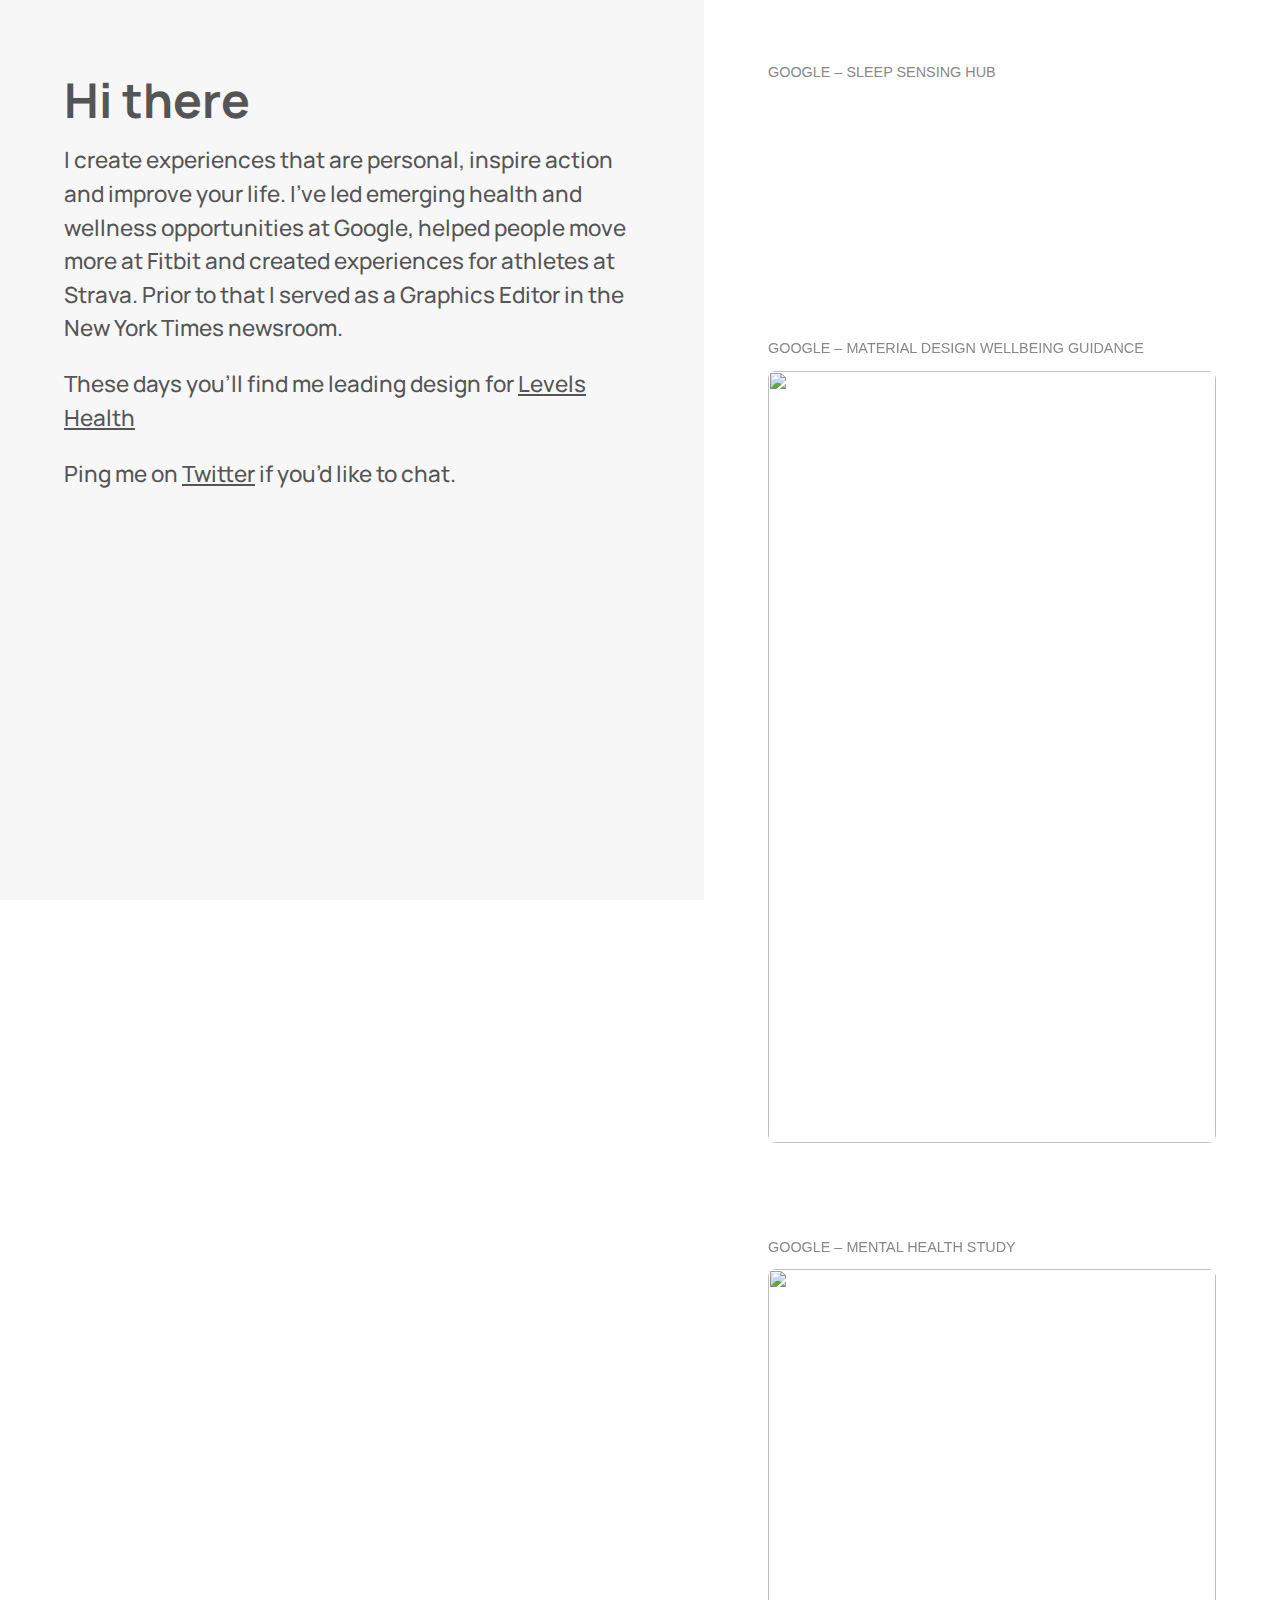
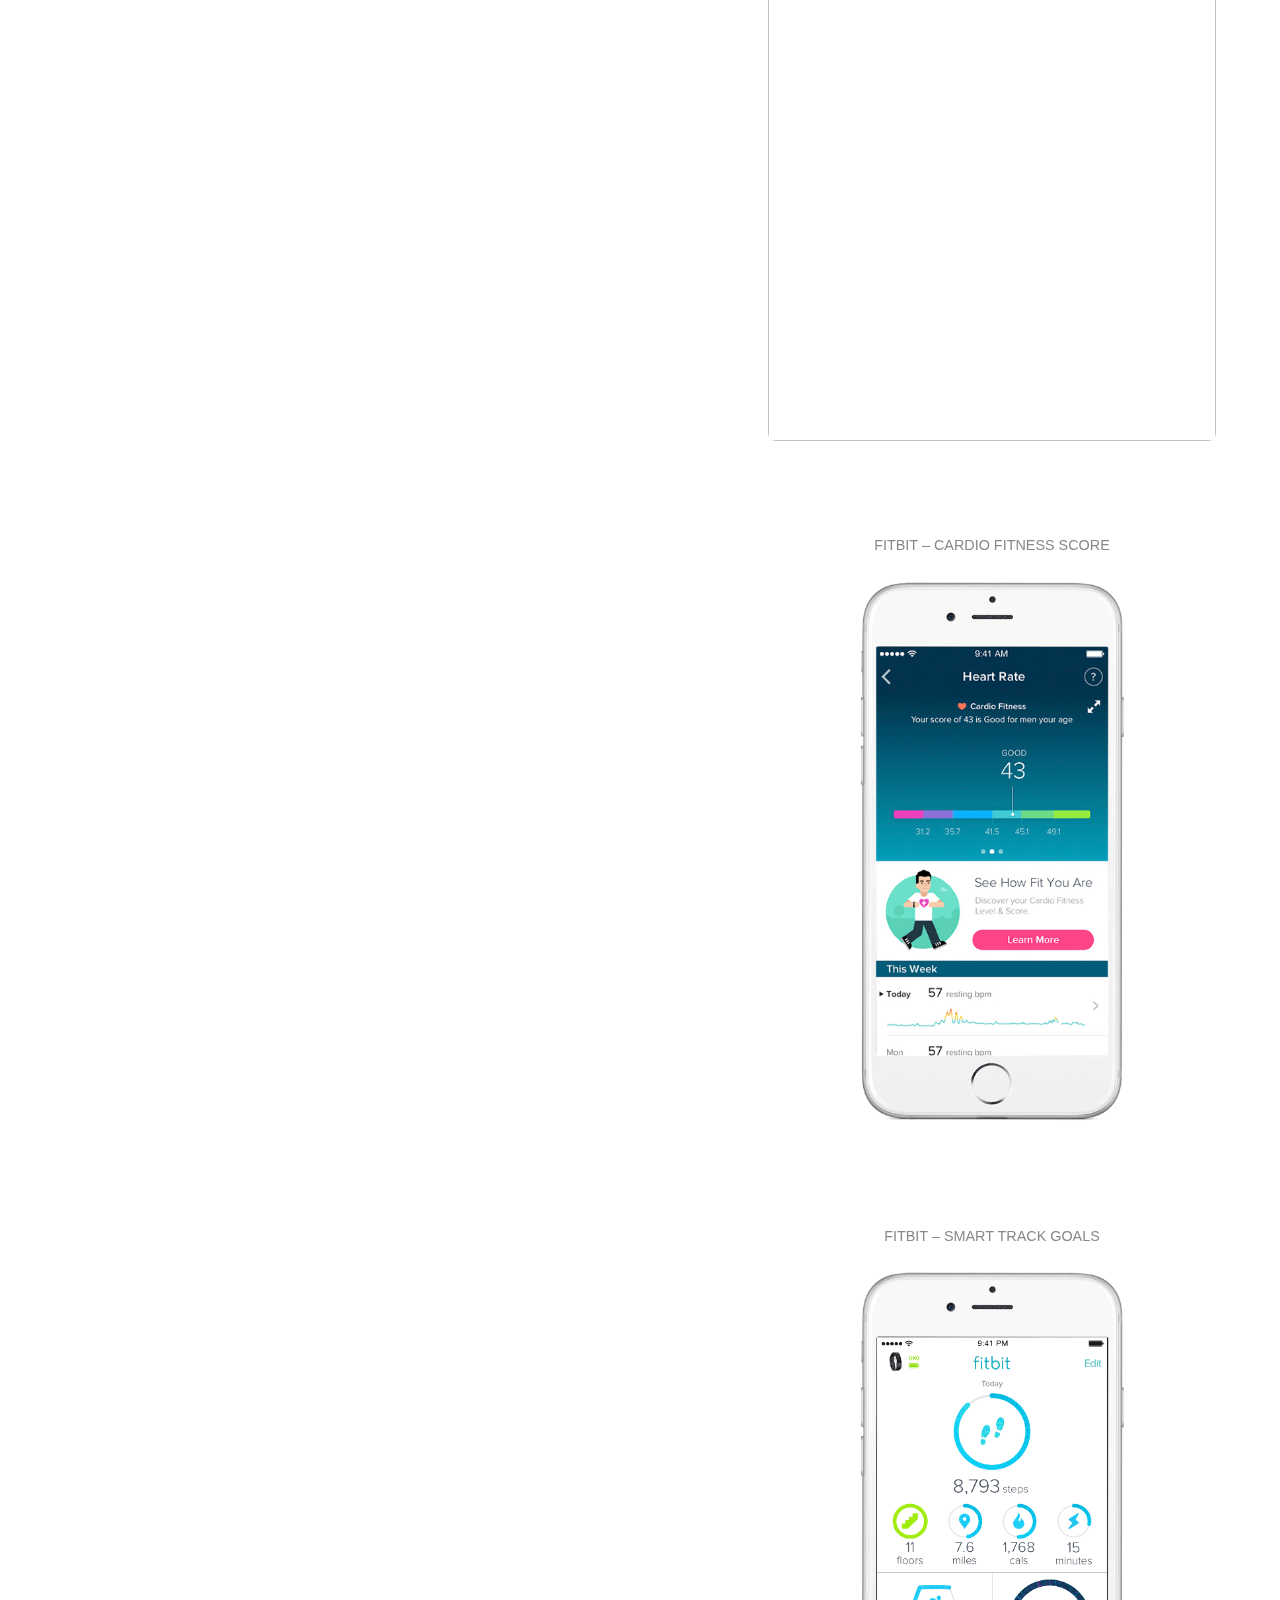
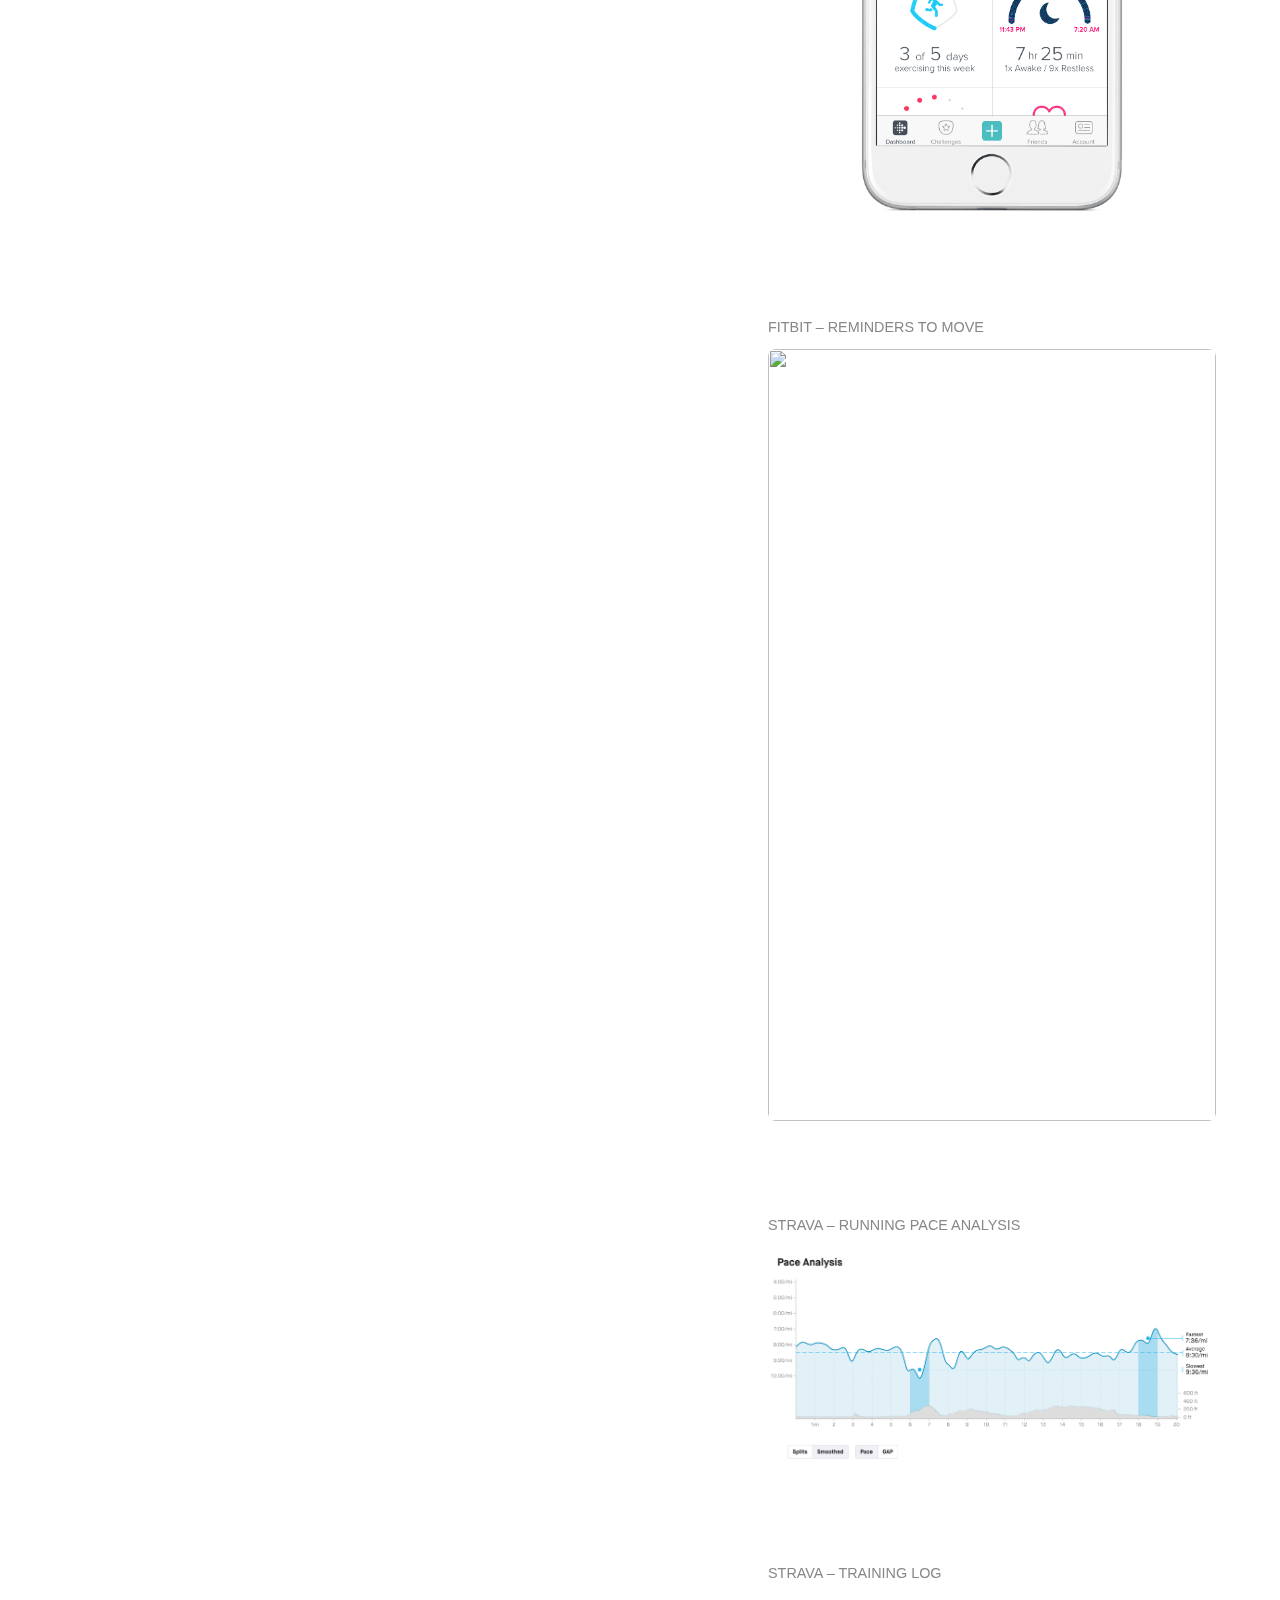
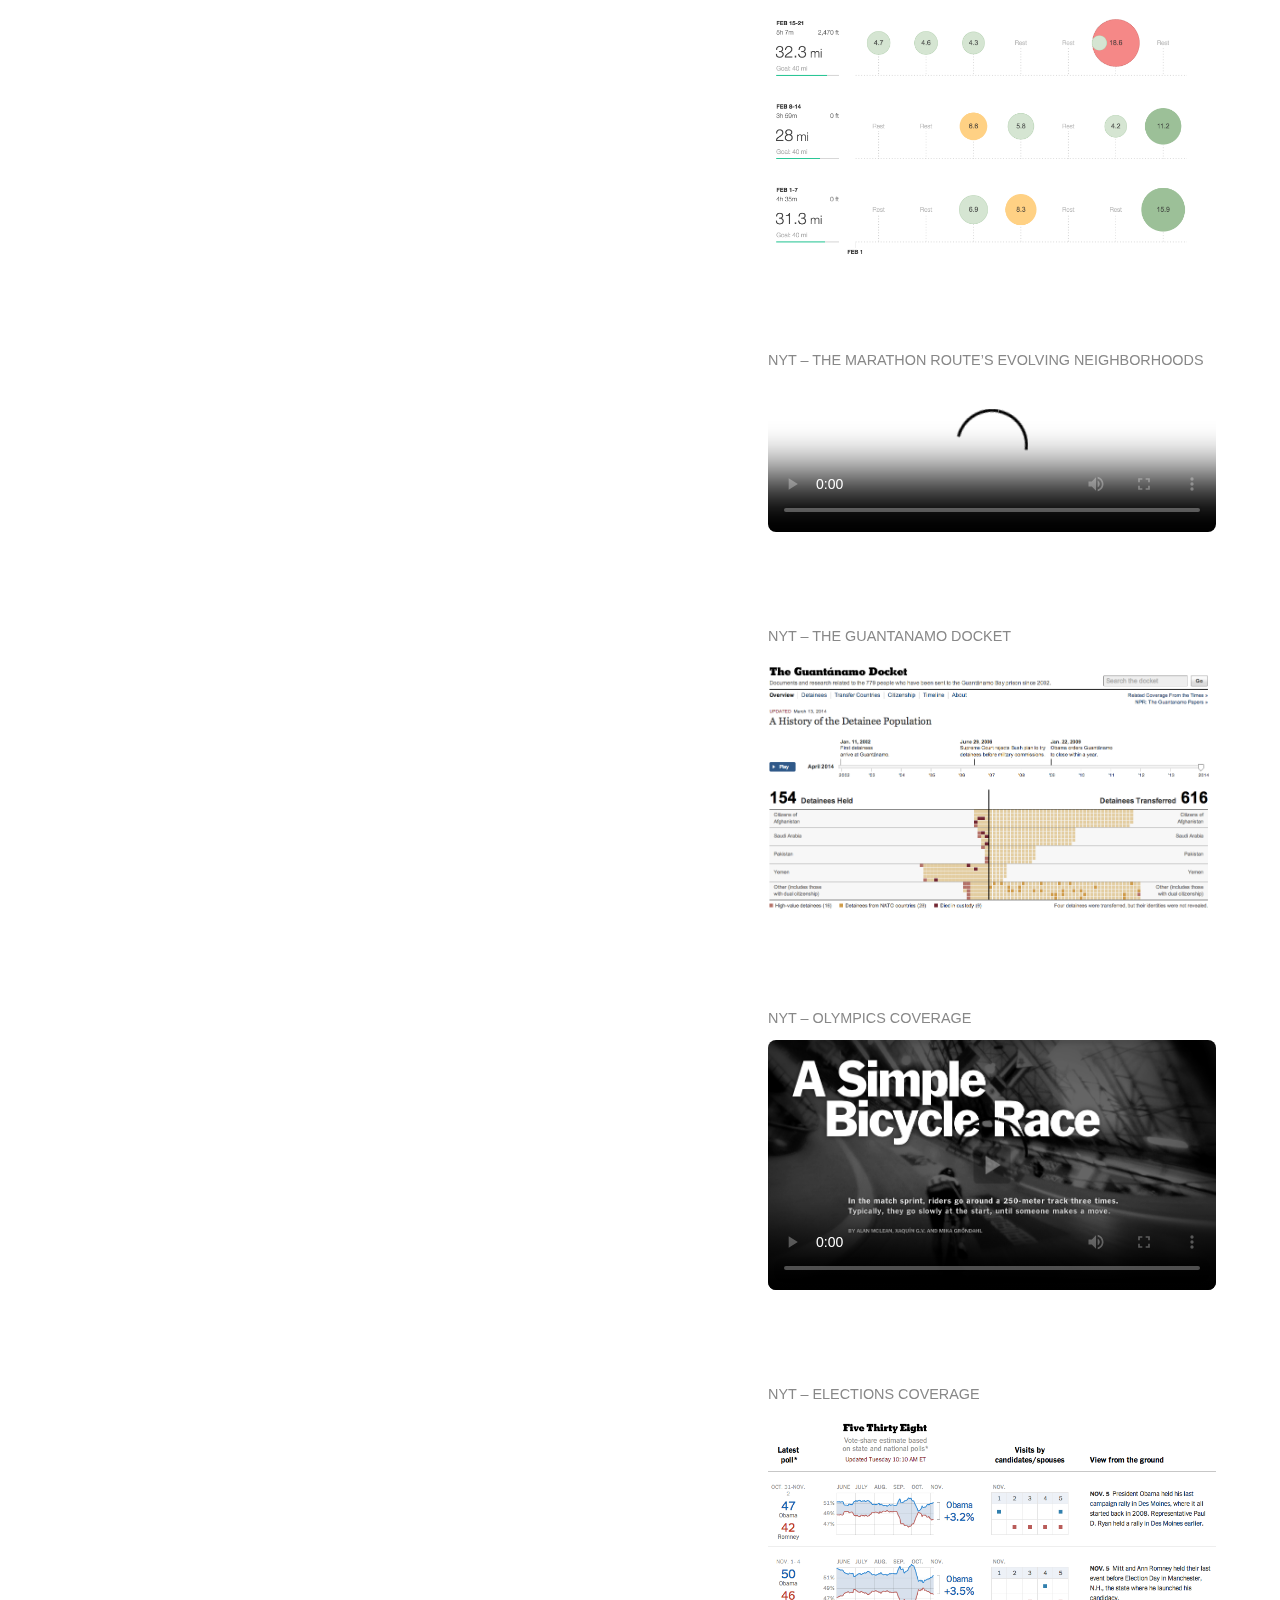
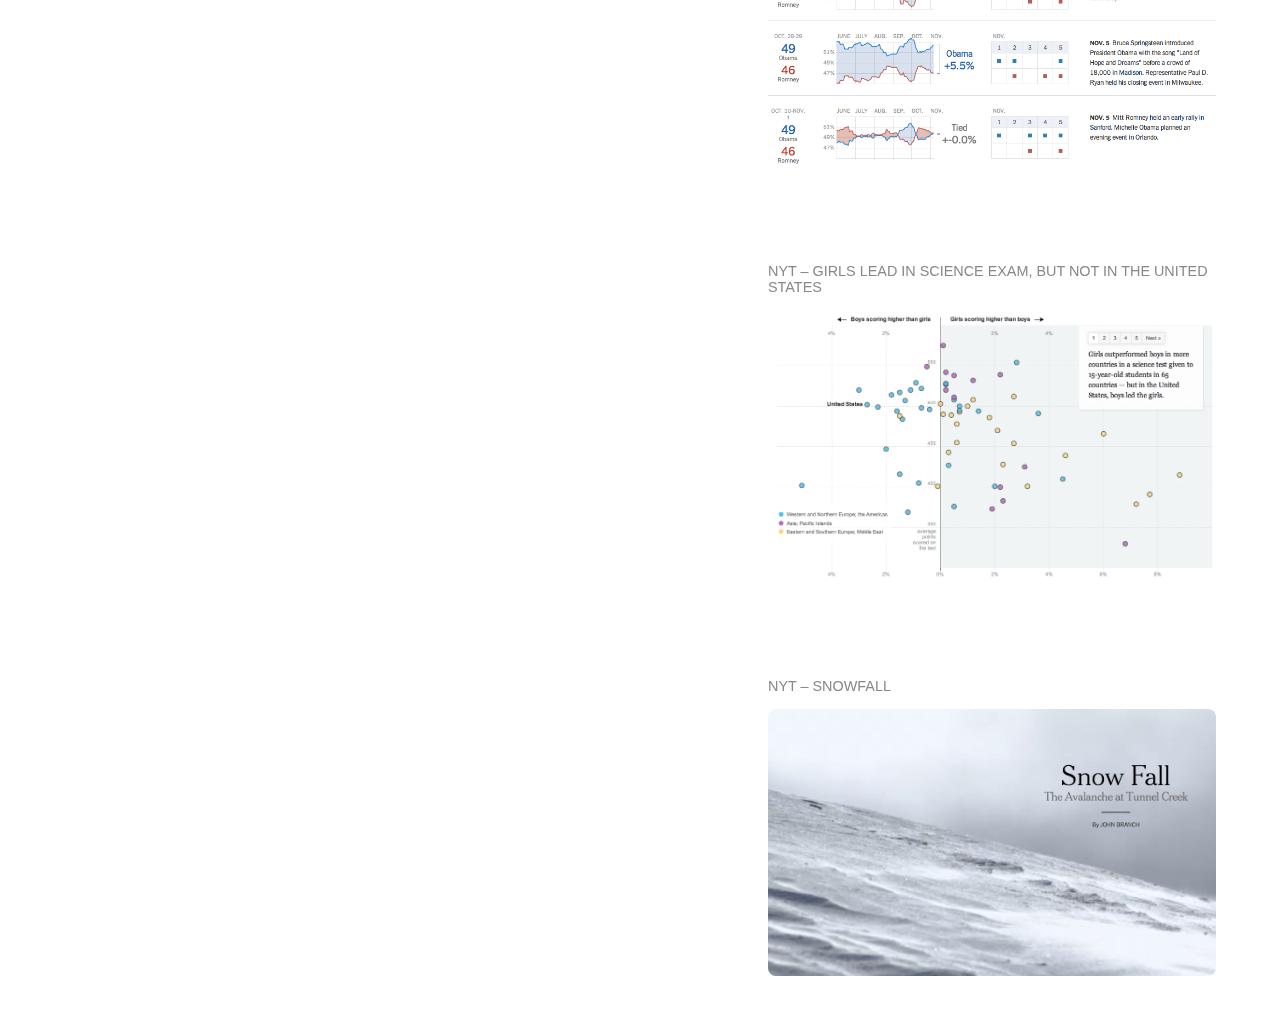
==== commit 443d1223: "clean2" ====
--- a/index.html
+++ b/index.html
@@ -97,6 +97,10 @@
   color:#888;
 }
 
+.middle{
+  text-align:center;
+}
+
 .portfolio .asset, video{
   width: 100%;
   /*box-shadow: 0 0 5px rgba(0,0,0,.05), 0 0 0 12px #fff;*/
@@ -261,18 +265,17 @@
     </div>    
 
     <div class="work">
-      <h4 class="hed">Fitbit – Cardio Fitness Score</h4>
+      <h4 class="hed middle">Fitbit – Cardio Fitness Score</h4>
       <!-- <span>IxD & VisD</span> -->
         <!-- <img src="images/cardio-fitness/v02max-fullscreen-demographic-pg-2.png" class="inline-asset"> --> 
-      <a href="https://blog.fitbit.com/cardiorespiratory-fitness/"><img src="images/cardio-fitness/onboarding-3.jpg" class="inline-asset"></a>
-      <a href="https://blog.fitbit.com/cardiorespiratory-fitness/"><img src="images/cardio-fitness/v02max-run-value-with-button.png" class="inline-asset"></a>
+      <a href="https://www.fitbit.com/in/smarttrack"><img src="images/smarttrack/cardio-big.png" class="asset"></a>
 
       
       <!-- <span>RESULT – App experience</span> -->
     </div>
 
     <div class="work">
-      <h4 class="hed">Fitbit – Smart Track Goals</h4>
+      <h4 class="hed middle">Fitbit – Smart Track Goals</h4>
       <!-- <span>IxD & VisD</span> -->
       <a href="https://www.fitbit.com/in/smarttrack"><img src="images/smarttrack/smart.png" class="asset"></a>
       
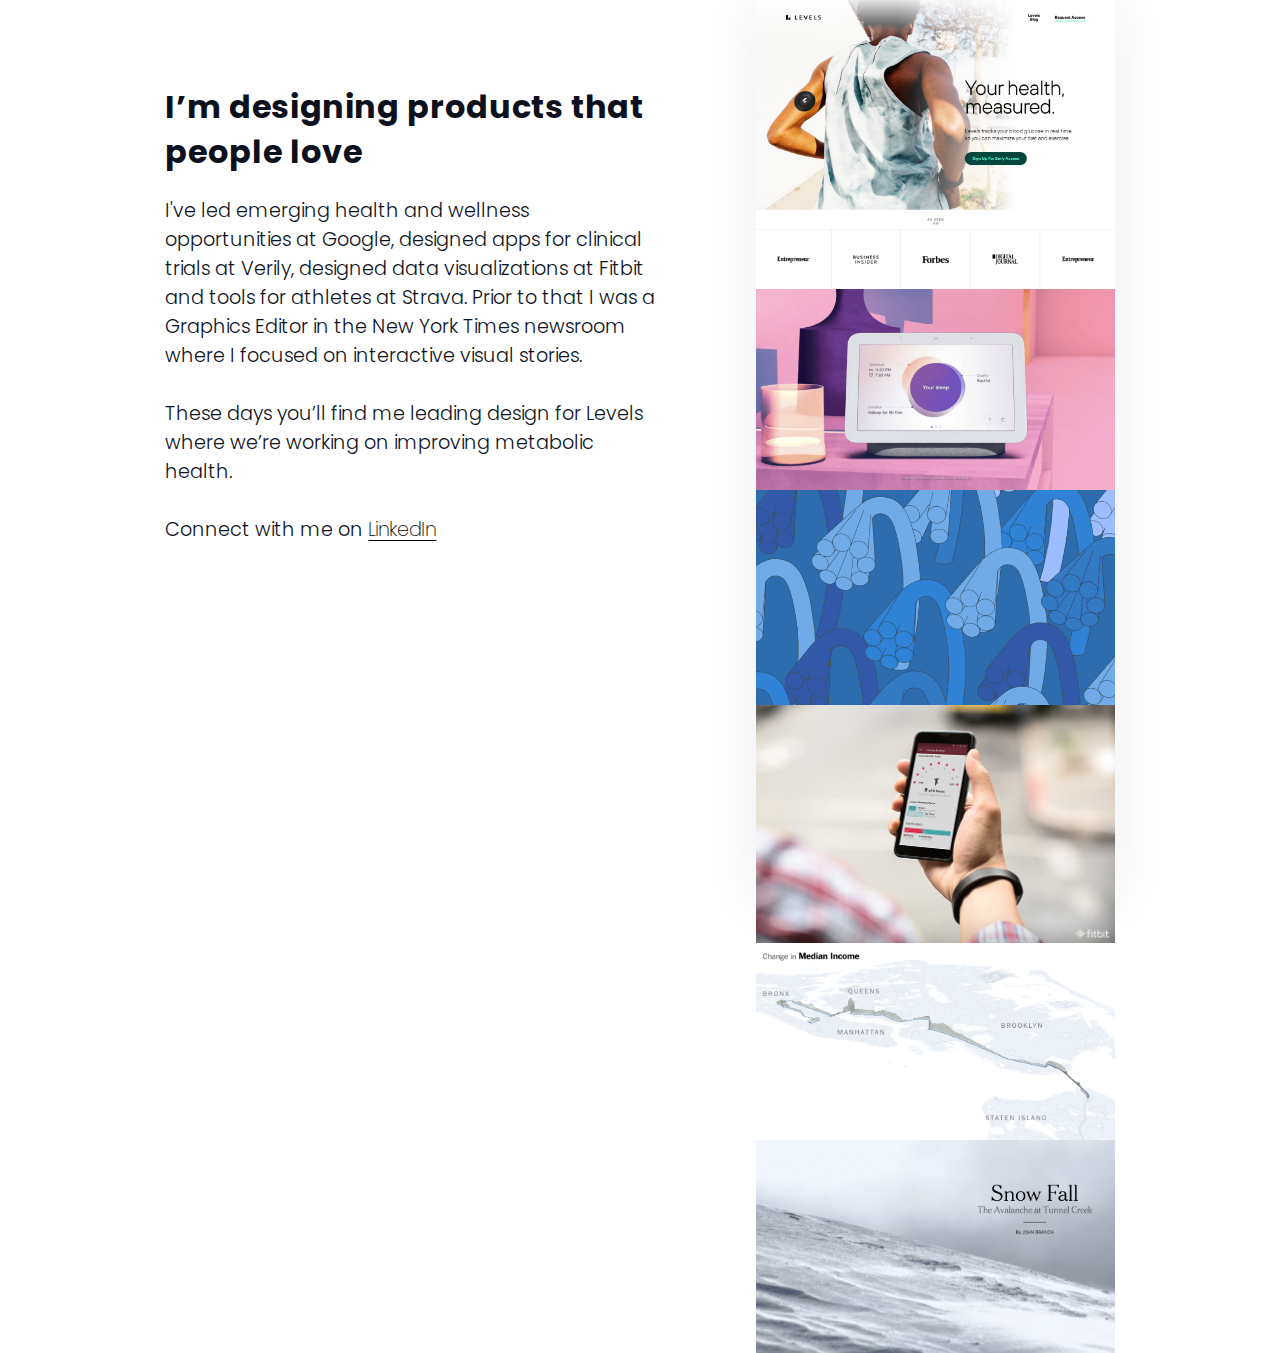
==== commit 400c1fb5: "revised styling" ====
--- a/index.html
+++ b/index.html
@@ -3,466 +3,46 @@
   <meta charset="utf-8">
   <meta http-equiv="x-ua-compatible" content="ie=edge">
   <title>Alan McLean</title>
-  <meta name="description" content="Alan McLean is a designer working in San Francisco">
+  <meta name="description" content="Alan McLean is a designer working in Brooklyn, NY">
   <meta name="viewport" content="width=device-width, initial-scale=1">
-  <link rel="preconnect" href="https://fonts.googleapis.com">
+<link rel="preconnect" href="https://fonts.googleapis.com">
 <link rel="preconnect" href="https://fonts.gstatic.com" crossorigin>
-<link href="https://fonts.googleapis.com/css2?family=Manrope:wght@200;300;400;500;700&display=swap" rel="stylesheet">
+<link href="https://fonts.googleapis.com/css2?family=Poppins:wght@300;400&display=swap" rel="stylesheet">
+
+  <link rel="stylesheet" type="text/css" href="css/alan.css">
 
 
-
-  <style type="text/css">
-    html{
-      height:100%;  
-    }
-body{
-  background:#fff;
-  font-family: 'Manrope', sans-serif;
-  margin:0;
-  padding:0;
-  color:#555;
-  height:100%;
-}
-
-.container{
-  position: relative;
-  height:100%;
-  height:100%;
-}
-
-.description{
-  width: 55%;
-  padding: 4rem;
-  box-sizing: border-box;
-  display:block;
-  z-index:2;
-  position:fixed;
-  background: #f7f7f7;
-  bottom:0;
- top:0;
-}
-
-.description strong{
-  font-size: 3rem;
-}
-
-.description .summary{
-  padding-top:0;
-  margin-top: -15px;
-}
-
-/*.subtext:before{
-  content:" ";
-  width:20%;
-  height:3px;
-  background: #F2F2F2;
-  display: inline-block;
-}*/
-
-.animation{
-  /*background:#333;*/
-  width:100%;
-  position: fixed;
-  right:0;
-  top:0;
-  bottom:0;
-  z-index:-1;
-}
-
-.portfolio{
-  background: #fff;
-  width:45%;
-  position: absolute;
-  right:0;
-  top:0;
-  bottom:0;
-  z-index:1; 
-  padding: 4rem 4rem;
-  box-sizing: border-box;  
-}
-
-
-.portfolio .work{
-  margin: 0 0 3em;
-  padding: 0 0 3em;
-}
-
-.portfolio .hed{
-  font-size: .9rem;
-  margin: 0 0 .9rem;
-  padding: 0;
-  font-family: sans-serif;
-  font-weight: 500;
-  text-transform: uppercase;
-  color:#888;
-}
-
-.middle{
-  text-align:center;
-}
-
-.portfolio .asset, video{
-  width: 100%;
-  /*box-shadow: 0 0 5px rgba(0,0,0,.05), 0 0 0 12px #fff;*/
-  
-  border-radius:8px;
-}
-
-.portfolio .inline-asset{
-  max-width: 28%;
-  /*box-shadow: 0 0 12px rgba(0,0,0,.05);*/
-  /*filter: grayscale(100%);*/
-  border-radius:8px;  
-  display:inline-block;
-  vertical-align: top;
-  margin: 0 1rem 0 0;
-}
-
-/*.portfolio .inline-asset:hover,
-.portfolio .asset:hover{
-  transition: filter .5s;
-  
-}*/
-
-.text{
-  margin: 0rem 0 4rem;
-  font-size: 1.4rem;
-  box-sizing: border-box;
-  line-height: 1.5;
-  font-weight: 500;
-}
-.text p:first-of-type{
-  margin-top:0;
-  padding-top:0;
-}
-
-
-a{
-  color:#555;
-  font-weight: 500;
-}
-
-/*.work a:after {
-  content: "";
-  clear: both;
-  display: table;
-}*/
-
-.work a img{
-  transition: transform .4s;
-  transform: scale(1, 1);
-  /*filter: grayscale(100%);*/
-}
-
-.work a:hover img{
-  /*box-shadow: 0 0 0 5px black;*/
-  /*filter: grayscale(0%);*/
-  transform: scale(1.025, 1.025);
-}
-
-video:focus{
-    outline:none;
-  }
-
-@media only screen and (max-width: 800px) {
-  .description {
-    width:100%;
-    padding: 1rem;
-    position:relative;
-  }
-  
-  .animation {
-    width:100%;
-    display:none;
-  }
-
-
-  .portfolio{
-    position: relative;
-    width:100%;
-    padding:1rem;
-  }
-
-  .portfolio .asset{
-    width: 100%;
-  }
-
-  .text{
-    font-size: 1.5rem;
-  }
-
-  
-
-}
-
-.work span{
-  color: #aaa;
-  padding: 0;
-  line-height: 1.2;
-  margin: 0 0 10px;
-  font-family: sans-serif;
-  font-size: .9em;
-  display: block;
-  font-weight:100;
-}
-/*.work span:first-of-type{
-  padding-top:15px;
-}
-*/
-
-  </style>
 </head>
 <body>
 
 
-<div class="container">
-  <section class="description">
-    <div class="text">
-      <p><strong>Hi there</strong></p>
-      <p class="summary">I create experiences that are personal, inspire action and improve your life. I've led emerging health and wellness opportunities at Google, helped people move more at Fitbit and created experiences for athletes at Strava. Prior to that I served as a Graphics Editor in the New York Times newsroom. </p>
+<div id="wrap">
+  <div id="content">
+    <div id="description">
+    <h1>I’m designing products that people love</h1>
+    <p>I've led emerging health and wellness opportunities at Google, designed apps for clinical trials at Verily, designed data visualizations at Fitbit and tools for athletes at Strava. Prior to that I was a Graphics Editor in the New York Times newsroom where I focused on interactive visual stories.
+    </p>
+    <p>These days you’ll find me leading design for Levels where we’re working on improving metabolic health.
+    </p>
+    <p>Connect with me on <a href="https://www.linkedin.com/in/mcleanalan/" target="_blank">LinkedIn</a></p>
+  </div>
 
-        <p>These days you’ll find me leading design for <a href="https://www.levelshealth.com/">Levels Health</a></p>
+  <div id="art">
+    <img src="images/new/levels.jpg" />
+    <img src="images/new/nest2.png" />
+    <img src="images/new/flowers.png" />
+    <img src="images/new/fitbit.png" />
+    <img src="images/new/nyc-2.jpg" />
+    <img src="images/new/snowfall-1.png" />
+    
+    <!-- <img src="images/new/nest.jpeg" />
+    <img src="images/new/nest.jpeg" />
+    <img src="images/new/nest.jpeg" />
+    <img src="images/new/nest.jpeg" /> -->
+  </div>  
+  </div>
+</div>
 
-         <p>Ping me on <a href="https://twitter.com/alanmclean">Twitter</a> if you’d like to chat.</p>
-    </div>
-
-    <!-- <div class="subtext"> -->
-   
-   
-    <!-- </div> -->
-  </section>
-
-  <section class="animation">
-    <canvas class="paintarea"></canvas>
-  </section>
-  <section class="portfolio">
-    <!-- <h3>Selected Works</h3> -->
-
-  <div class="work">
-      <h4 class="hed">Google – Sleep Sensing Hub</h4>
-      <!-- <span>Design Lead</span> -->
-      <video width="100%" autoplay muted>
-        <source src="images/nest.mp4" type="video/mp4">
-      </video>
-      
-      
-    </div>
-
-    <div class="work">
-      <h4 class="hed">Google – Material Design Wellbeing Guidance</h4>
-      <!-- <span>Design Lead</span> -->
-      <img src="images/google/flowers.gif" class="asset">
-      
-      
-    </div>
-
-    <div class="work">
-      <h4 class="hed">Google – Mental Health Study</h4>
-      <!-- <span>Design Lead, IxD & VisD</span> -->
-      <a href="https://www.projectbaseline.com/mood/"><img src="images/mood.png" class="asset"></a>
-      
-      <!-- <span>RESULT – Clinical Study App on Depression</span> -->
-    </div>    
-
-    <div class="work">
-      <h4 class="hed middle">Fitbit – Cardio Fitness Score</h4>
-      <!-- <span>IxD & VisD</span> -->
-        <!-- <img src="images/cardio-fitness/v02max-fullscreen-demographic-pg-2.png" class="inline-asset"> --> 
-      <a href="https://www.fitbit.com/in/smarttrack"><img src="images/smarttrack/cardio-big.png" class="asset"></a>
-
-      
-      <!-- <span>RESULT – App experience</span> -->
-    </div>
-
-    <div class="work">
-      <h4 class="hed middle">Fitbit – Smart Track Goals</h4>
-      <!-- <span>IxD & VisD</span> -->
-      <a href="https://www.fitbit.com/in/smarttrack"><img src="images/smarttrack/smart.png" class="asset"></a>
-      
-      <!-- <span>RESULT – App experience</span> -->
-    </div>
-
-    <div class="work">
-      <h4 class="hed">Fitbit – Reminders to Move</h4>
-      <a href="https://www.fitabase.com/blog/post/fitbit-reminders-to-move-show-impact/">
-        <img src="images/sedentary/rtm.png" class="asset">
-      </a>
-      <!-- <span>IxD, Prototyping & VisD</span> -->
-      
-    </div>
-
-    <div class="work">
-      <h4 class="hed">Strava – Running Pace Analysis</h4>
-      <!-- <span>IxD & VisD</span> -->
-      <a href="https://blog.strava.com/visualize-your-training-9954/"><img src="images/strava/strava-run.png" class="asset"></a>
-      
-
-    </div>    
-
-    <div class="work">
-      <h4 class="hed">Strava – Training Log</h4>
-      <a href="https://blog.strava.com/visualize-your-training-9954/"><img src="images/strava/strava-1.png" class="asset"></a>
-      <!-- <span>IxD & VisD</span> -->
-      
-    </div>
-    <div class="work">
-      <h4 class="hed">NYT – The Marathon Route’s Evolving Neighborhoods</h4>
-      <!-- <span>Reporting, Editing & Design</span> -->
-      <video width="100%" poster="images/nyc/nyc-2.jpg" controls>
-        <source src="https://static01.nyt.com/packages/flash/newsgraphics/2011/1105-marathon-demographics/20111105-marathon-dem.mp4" type="video/mp4">
-      </video>
-      <!-- <a href="https://archive.nytimes.com/www.nytimes.com/interactive/2011/11/05/nyregion/the-evolving-neighborhoods-along-the-marathon.html"> -->
-        
-      
-      
-      
-    </div>
-    <div class="work">
-      <h4 class="hed">NYT – The Guantanamo Docket</h4>
-      <!-- <span>Reporting, Editing & Design</span> -->
-      <a href="https://www.nytimes.com/interactive/projects/guantanamo">
-        <img src="images/gitmo/gitmo-1.png" class="asset">
-      </a>
-      
-
-    </div>
-    <div class="work">
-      <h4 class="hed">NYT – Olympics Coverage</h4>
-      <!-- <span>Reporting, Editing & Design</span> -->
-      <video width="100%" controls poster="images/sprint/sprint-1.png">
-        <source src="https://static01.nyt.com/packages/video/newsgraphics/2012/0803-match-sprint/cycling-new.mp4" type="video/mp4">
-      </video>
-      
-
-    </div>
-    <div class="work">
-      <h4 class="hed">NYT – Elections Coverage</h4>
-      <!-- <span>Reporting, Editing & Design</span> -->
-      <a href="https://www.nytimes.com/elections/2012/results/president.html">
-        <img src="images/election-2012/election-2012-1.png" class="asset">
-      </a>
-
-
-    </div>
-    <div class="work">
-      <h4 class="hed">NYT – Girls Lead in Science Exam, but Not in the United States</h4>
-      <!-- <span>Reporting, Editing & Design</span> -->
-      <a href="https://archive.nytimes.com/www.nytimes.com/interactive/2013/02/04/science/girls-lead-in-science-exam-but-not-in-the-united-states.html"><img src="images/science/science-1.png" class="asset"></a>
-            
-    </div>
-    <div class="work">
-      <h4 class="hed">NYT – Snowfall</h4>
-      <!-- <span>Editing</span>       -->
-
-      <a href="https://www.nytimes.com/projects/2012/snow-fall/index.html#/?part=tunnel-creek"><img src="images/snowfall/snowfall-1.png" class="asset"></a>
-          
-    </div>
-    <!-- <div class="work">
-      <h4 class="hed">Verily – Mental Health Study</h4>
-      <img src="" class="asset">
-    </div> -->
-  </section>
-
-</div>
-<!-- 
-<script type="text/javascript">
-
-var vis = function(){
-  return{
-    // a: Math.random() + -3.0,
-    a: (Math.random() * (-3.0 - -2.3) + -2.3).toFixed(4),
-    a2: -2.1763,
-    b: 1.5377,
-    c: -0.3161,
-    d: -2.3095,
-    batchSize: 2000,
-
-    init: function(){
-      let box     = document.querySelector('.animation');
-      this.width  = parseInt(box.clientWidth, 10);
-      this.height = parseInt(window.innerHeight, 10);
-      let canvas  = document.querySelector('.paintarea');
-      let dpr = window.devicePixelRatio || 1;
-
-
-
-      canvas.width    = this.width * dpr
-      canvas.height   = this.height * dpr
-      canvas.style.width = this.width;
-      canvas.style.height = this.height;
-
-      this.ctx    = canvas.getContext('2d');
-      this.ctx.translate(this.width * 0.9, this.height * 1.5);
-      this.scale = (this.height / Math.PI) * 2.5;
-
-      this.ctx.scale(this.scale, this.scale);
-
-
-      // need to fix this somehow, so hacky
-      if(this.a   > -2.3){
-        this.a = 2.876
-      }
-      this.start  = 0;
-      this.step   = 0;
-      this.x0     = 0;
-      this.y0     = 0;
-      this.x1;
-      this.y1;
-
-      this.ctx.globalCompositeOperation = 'multiply';
-
-      requestAnimationFrame(this.render.bind(this))
-
-    },
-    render: function(timestamp){
-      if (this.start === undefined){
-        this.start = timestamp;
-      }
-      // console.log(this.x0)
-      const elapsed = timestamp - this.start;
-      
-      
-      // this.ctx.fillStyle = '#111'
-      // this.ctx.fillRect(0, 0, this.width , this.height);
-
-      // console.log(this.width)
-      
-      // this.ctx.fillStyle = "#111";
-      
-      
-      
-      this.ctx.fillStyle = "rgba(255,255,255,0.3)";
-
-
-      let i = 0
-      while (i < this.batchSize) {
-        this.x1 = Math.sin(this.a * this.y0) + this.c * Math.cos(this.a * this.x0);
-        this.y1 = Math.sin(this.b * this.x0) + this.d * Math.cos(this.b * this.y0);
-        this.ctx.fillRect((this.x0 = this.x1), (this.y0 = this.y1), 0.001, 0.001);
-        i++
-      }
-      if(elapsed < 10000){
-        requestAnimationFrame(this.render.bind(this))
-      }
-      
-    },
-    reset: function(){
-      this.ctx.save()
-
-      this.ctx.setTransform(1,0,0,1,0,0);
-      this.ctx.clearRect(0,0, this.ctx.canvas.width, this.ctx.canvas.height);
-      this.a = (Math.random() * (-3.0 - -2.3) + -2.3).toFixed(4)
-
-      this.ctx.restore()
-    }
-  }
-}();
-
-vis.init();
-
-
-</script> -->
-  
 <script>
   (function(i,s,o,g,r,a,m){i['GoogleAnalyticsObject']=r;i[r]=i[r]||function(){
   (i[r].q=i[r].q||[]).push(arguments)},i[r].l=1*new Date();a=s.createElement(o),
--- a/css/alan.css
+++ b/css/alan.css
@@ -0,0 +1,88 @@
+body{
+  background: #fff;
+  height: 100%;
+  margin: 0;
+  padding: 0;
+  font-family: 'Poppins', sans-serif;
+}	
+
+#wrap{
+  align-items: center;
+  justify-content: center;
+  display: flex;
+  height: 100%;
+}
+
+#content{
+  display:flex;  
+  /*align-items: center;*/
+  justify-content: center;
+  width: 80%;
+  height: 100%;
+}
+
+#description{
+  /*display: flex;*/
+  width: 53%;
+  box-sizing: border-box;
+  padding: 4rem 5% 4rem 0;
+  color:rgba(0,0,0,.77);
+  margin-right: 3rem;
+}
+
+#description h1{
+  line-height: 140%;
+  letter-spacing: .04rem;
+  color:#0C111D;
+}
+
+#description p{
+  font-weight: 300;
+  /*color:rgba(0,0,0,.77);*/
+  color: #0C111D;
+  line-height: 150%
+  letter-spacing: -0.02rem;
+  margin-bottom: 1.8rem;
+  font-size:1.2rem;
+}
+
+#description a{
+  color:#000;
+  font-weight:200;
+  text-underline-offset: 0.25rem;
+}
+
+#art{
+  /*display: flex;*/
+  width: 35%;
+  box-shadow: 0 0 52px hsla(221,41%,19%,.08);
+  /*flex:2;*/
+}
+
+#art img{
+  width: 100%;
+  object-fit: cover;
+  display:block;
+}
+
+@media only screen and (max-width: 800px) {
+  #content{
+    display:block;
+    box-sizing: border-box;
+    width: 100%;
+    padding: 1.5rem;
+  }
+  #art{
+    width: 100%;
+  }
+  #description{
+    width: 100%;
+    padding:0 0 2rem;
+  }
+  #description p{
+    font-size:1.3rem;
+  }
+  #description h1{
+    font-size:1.7rem;
+  }
+}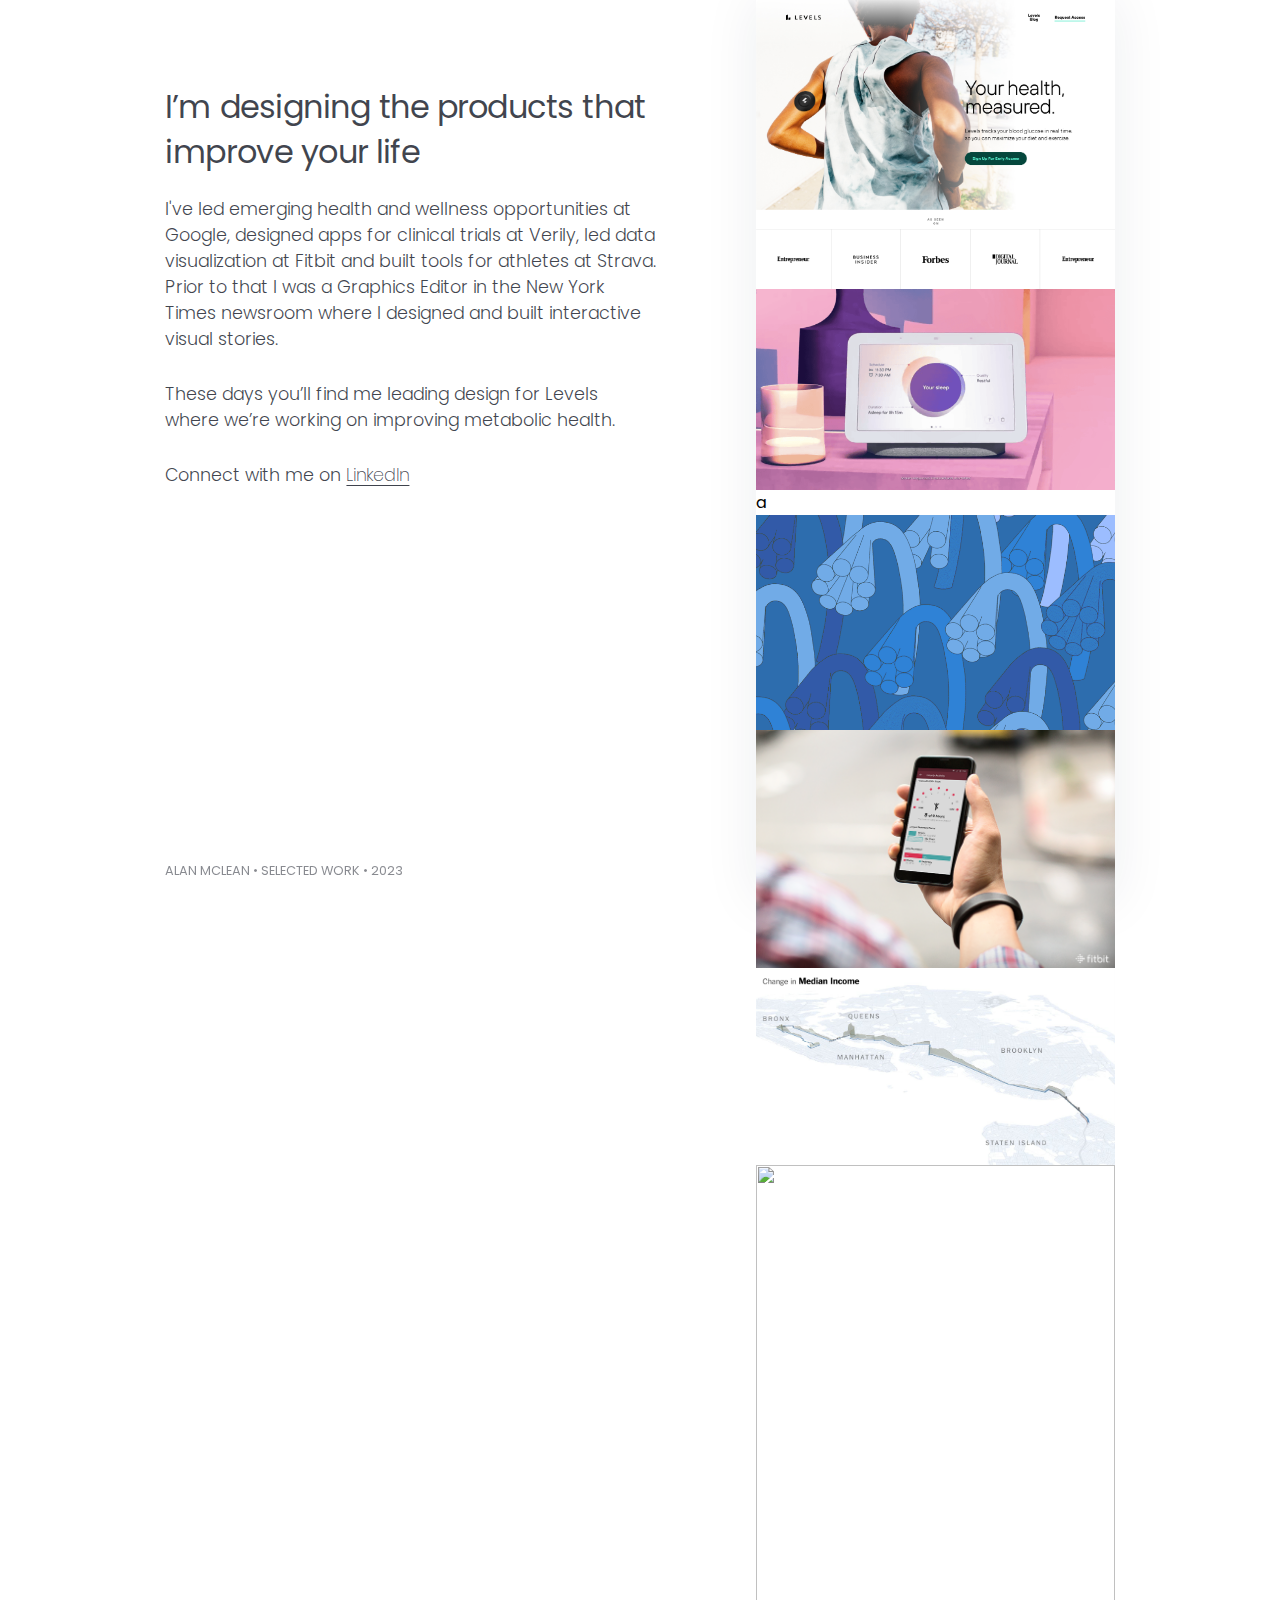
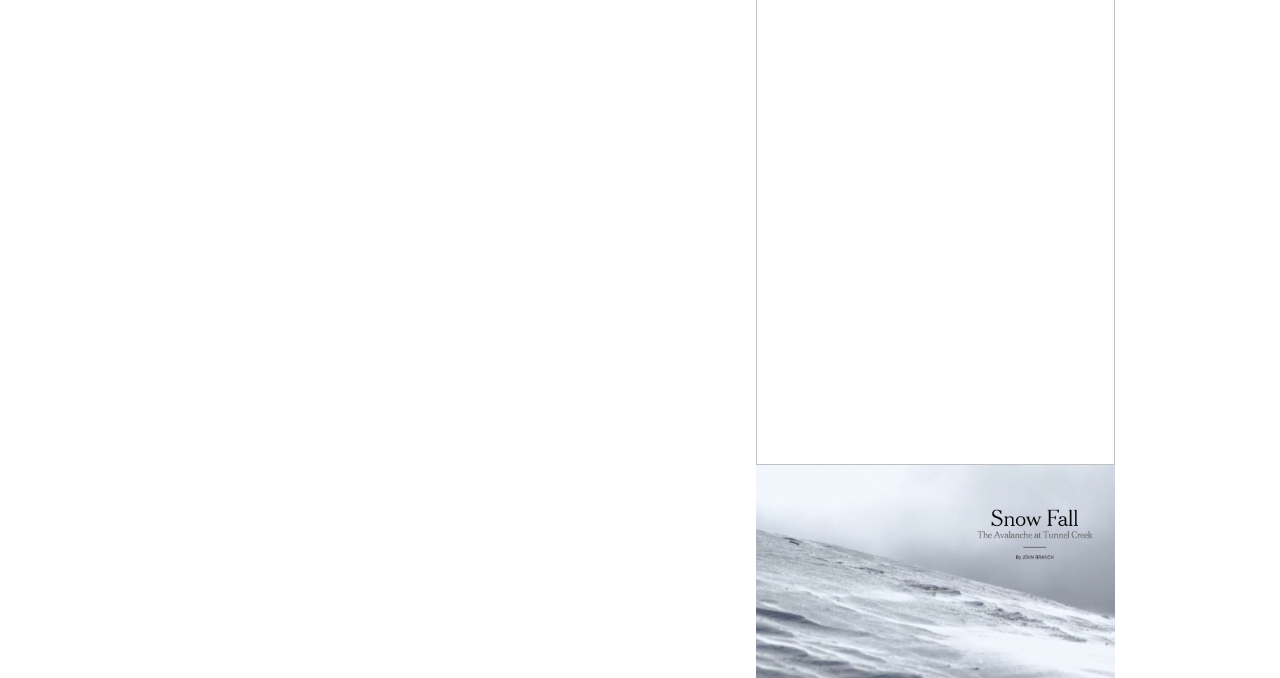
==== commit 7fada301: "new bio" ====
--- a/index.html
+++ b/index.html
@@ -19,27 +19,27 @@
 <div id="wrap">
   <div id="content">
     <div id="description">
-    <h1>I’m designing products that people love</h1>
-    <p>I've led emerging health and wellness opportunities at Google, designed apps for clinical trials at Verily, designed data visualizations at Fitbit and tools for athletes at Strava. Prior to that I was a Graphics Editor in the New York Times newsroom where I focused on interactive visual stories.
+    <h1>I’m designing the products that improve your life</h1>
+    <p>I've led emerging health and wellness opportunities at Google, designed apps for clinical trials at Verily, led data visualization at Fitbit and built tools for athletes at Strava. Prior to that I was a Graphics Editor in the New York Times newsroom where I designed and built interactive visual stories.
     </p>
     <p>These days you’ll find me leading design for Levels where we’re working on improving metabolic health.
     </p>
     <p>Connect with me on <a href="https://www.linkedin.com/in/mcleanalan/" target="_blank">LinkedIn</a></p>
+
+    <div id="footer">Alan McLean • Selected Work • 2023</div>
+
   </div>
 
   <div id="art">
-    <img src="images/new/levels.jpg" />
-    <img src="images/new/nest2.png" />
+    <a href="" target="_blank"><img src="images/new/levels.jpg" /></a>
+    <a href="" target=""><img src="images/new/nest2.png" /></a>a
     <img src="images/new/flowers.png" />
     <img src="images/new/fitbit.png" />
     <img src="images/new/nyc-2.jpg" />
+    <img src="images/new/sprint-2.png" />
     <img src="images/new/snowfall-1.png" />
-    
-    <!-- <img src="images/new/nest.jpeg" />
-    <img src="images/new/nest.jpeg" />
-    <img src="images/new/nest.jpeg" />
-    <img src="images/new/nest.jpeg" /> -->
   </div>  
+
   </div>
 </div>
 
--- a/css/alan.css
+++ b/css/alan.css
@@ -32,22 +32,23 @@
 
 #description h1{
   line-height: 140%;
-  letter-spacing: .04rem;
-  color:#0C111D;
+  letter-spacing: -.03rem;
+  color:hsla(222,41%,8%,.79);
+  font-weight:400;
 }
 
 #description p{
   font-weight: 300;
   /*color:rgba(0,0,0,.77);*/
-  color: #0C111D;
+  color:hsla(222,41%,8%,.79);
   line-height: 150%
   letter-spacing: -0.02rem;
   margin-bottom: 1.8rem;
-  font-size:1.2rem;
+  font-size:1.1rem;
 }
 
-#description a{
-  color:#000;
+#description a,#description a:visited{
+  color:hsla(222,41%,8%,.79);
   font-weight:200;
   text-underline-offset: 0.25rem;
 }
@@ -63,6 +64,14 @@
   width: 100%;
   object-fit: cover;
   display:block;
+}
+
+#footer{
+  position:fixed;
+  bottom:20px;
+  text-transform:uppercase;
+  color:hsla(222,41%,8%,.49);
+  font-size:.8rem;
 }
 
 @media only screen and (max-width: 800px) {
@@ -85,4 +94,7 @@
   #description h1{
     font-size:1.7rem;
   }
+  #footer{
+    display:none;
+  }
 }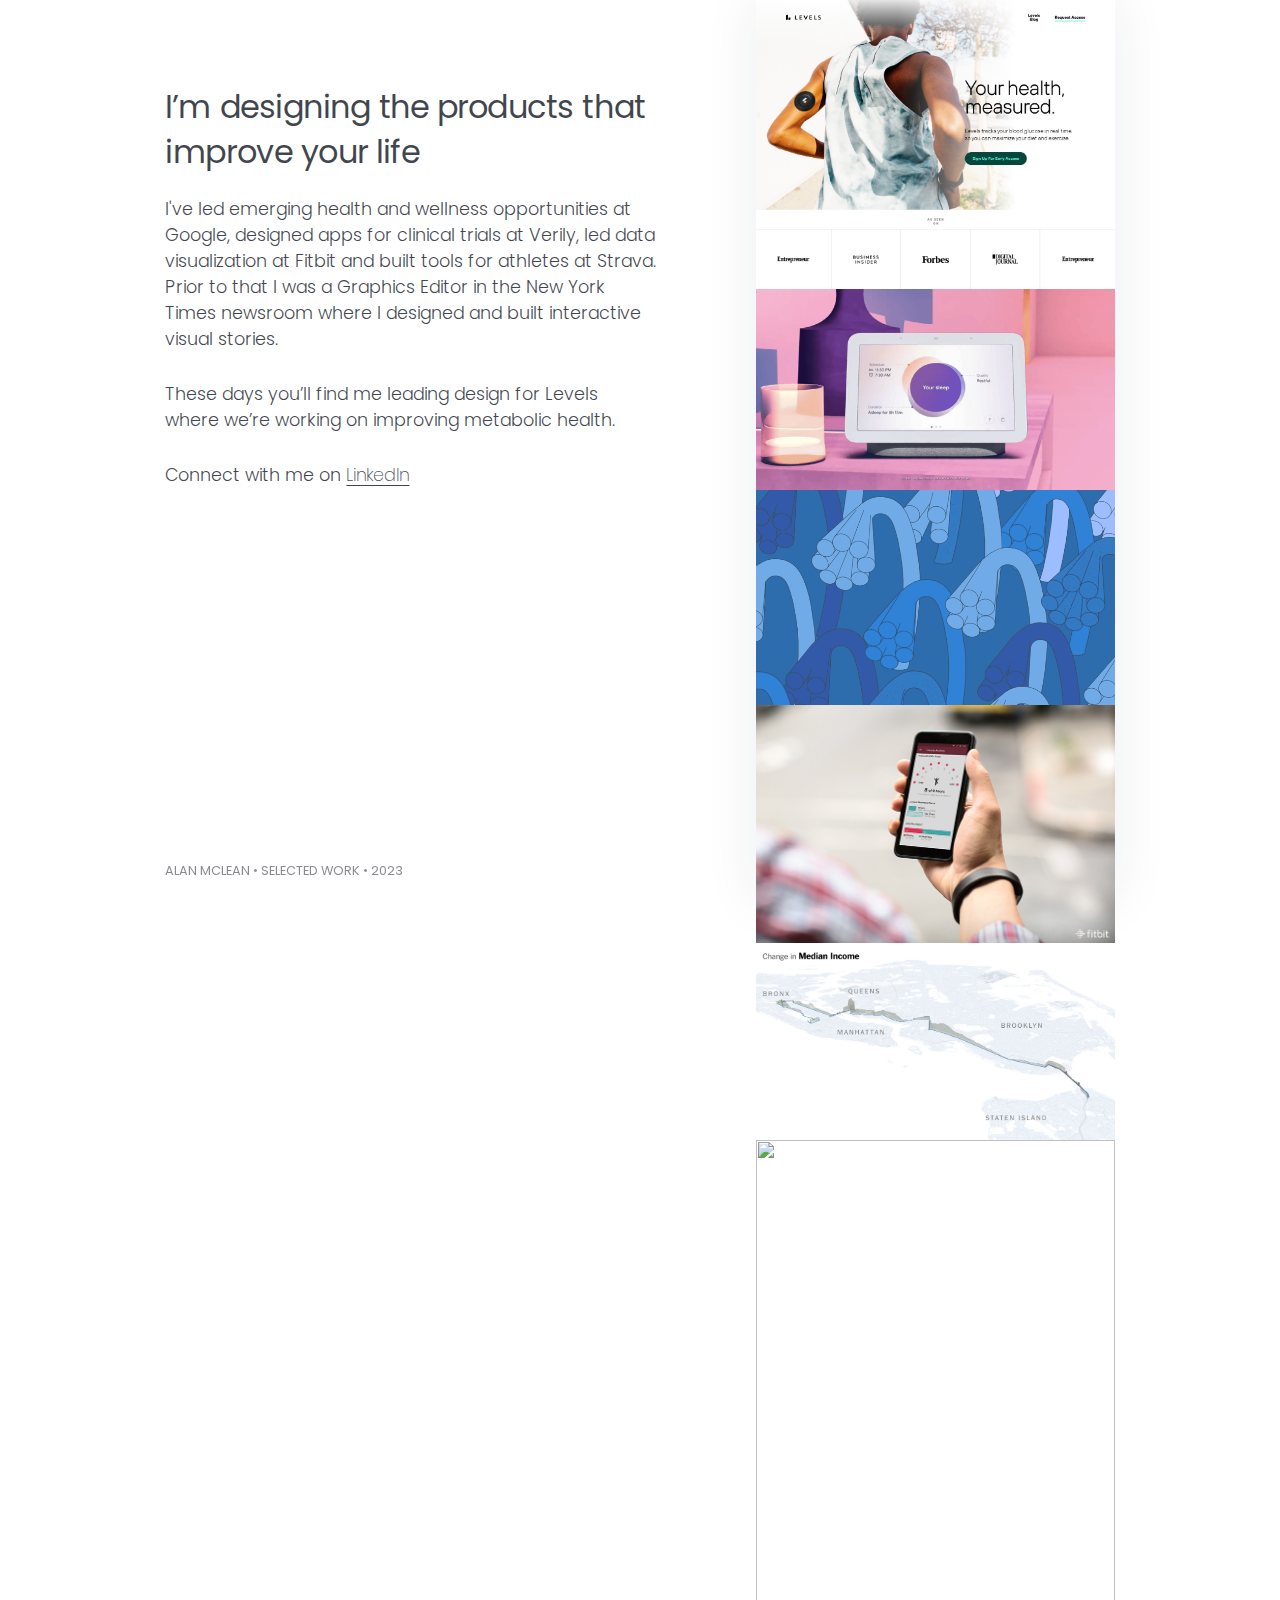
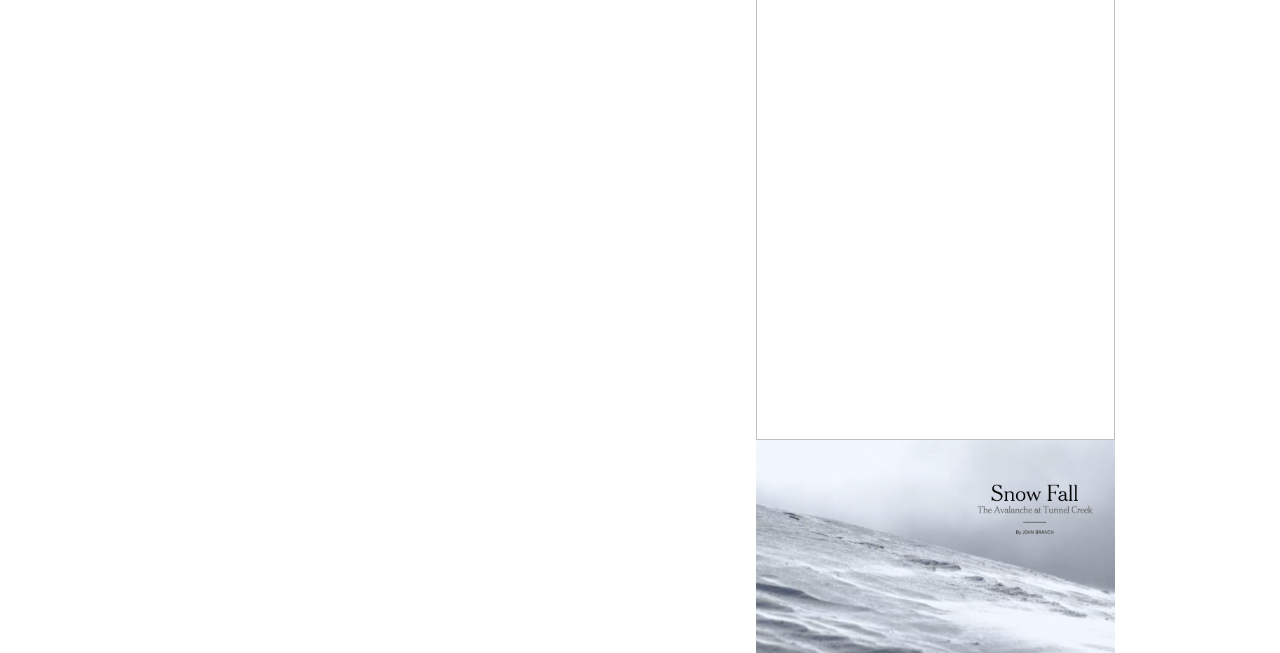
==== commit 8746f524: "new bio" ====
--- a/index.html
+++ b/index.html
@@ -31,13 +31,13 @@
   </div>
 
   <div id="art">
-    <a href="" target="_blank"><img src="images/new/levels.jpg" /></a>
-    <a href="" target=""><img src="images/new/nest2.png" /></a>a
-    <img src="images/new/flowers.png" />
-    <img src="images/new/fitbit.png" />
-    <img src="images/new/nyc-2.jpg" />
-    <img src="images/new/sprint-2.png" />
-    <img src="images/new/snowfall-1.png" />
+    <a href="https://levelshealth.com/" target="_blank"><img src="images/new/levels.jpg" /></a>
+    <a href="https://store.google.com/us/product/nest_hub_sleep_sensing?pli=1&hl=en-US" target="_blank"><img src="images/new/nest2.png" /></a>
+    <a href="#" target="_blank"><img src="images/new/flowers.png" /></a>
+    <a href="https://www.fitbit.com/global/us/technology" target="_blank"><img src="images/new/fitbit.png" /></a>
+    <a href="https://archive.nytimes.com/www.nytimes.com/interactive/2011/11/05/nyregion/the-evolving-neighborhoods-along-the-marathon.html" target="_blank"><img src="images/new/nyc-2.jpg" /></a>
+    <a href="https://archive.nytimes.com/www.nytimes.com/interactive/2012/08/03/sports/olympics/olympics-cycling-track-sprint-how-to-win.html?src=ISMR_AP_LO_MST_FB" target="_blank"><img src="images/new/sprint-2.png" /></a>
+    <a href="https://www.nytimes.com/projects/2012/snow-fall/index.html#/?part=tunnel-creek" target="_blank"><img src="images/new/snowfall-1.png" /></a>
   </div>  
 
   </div>
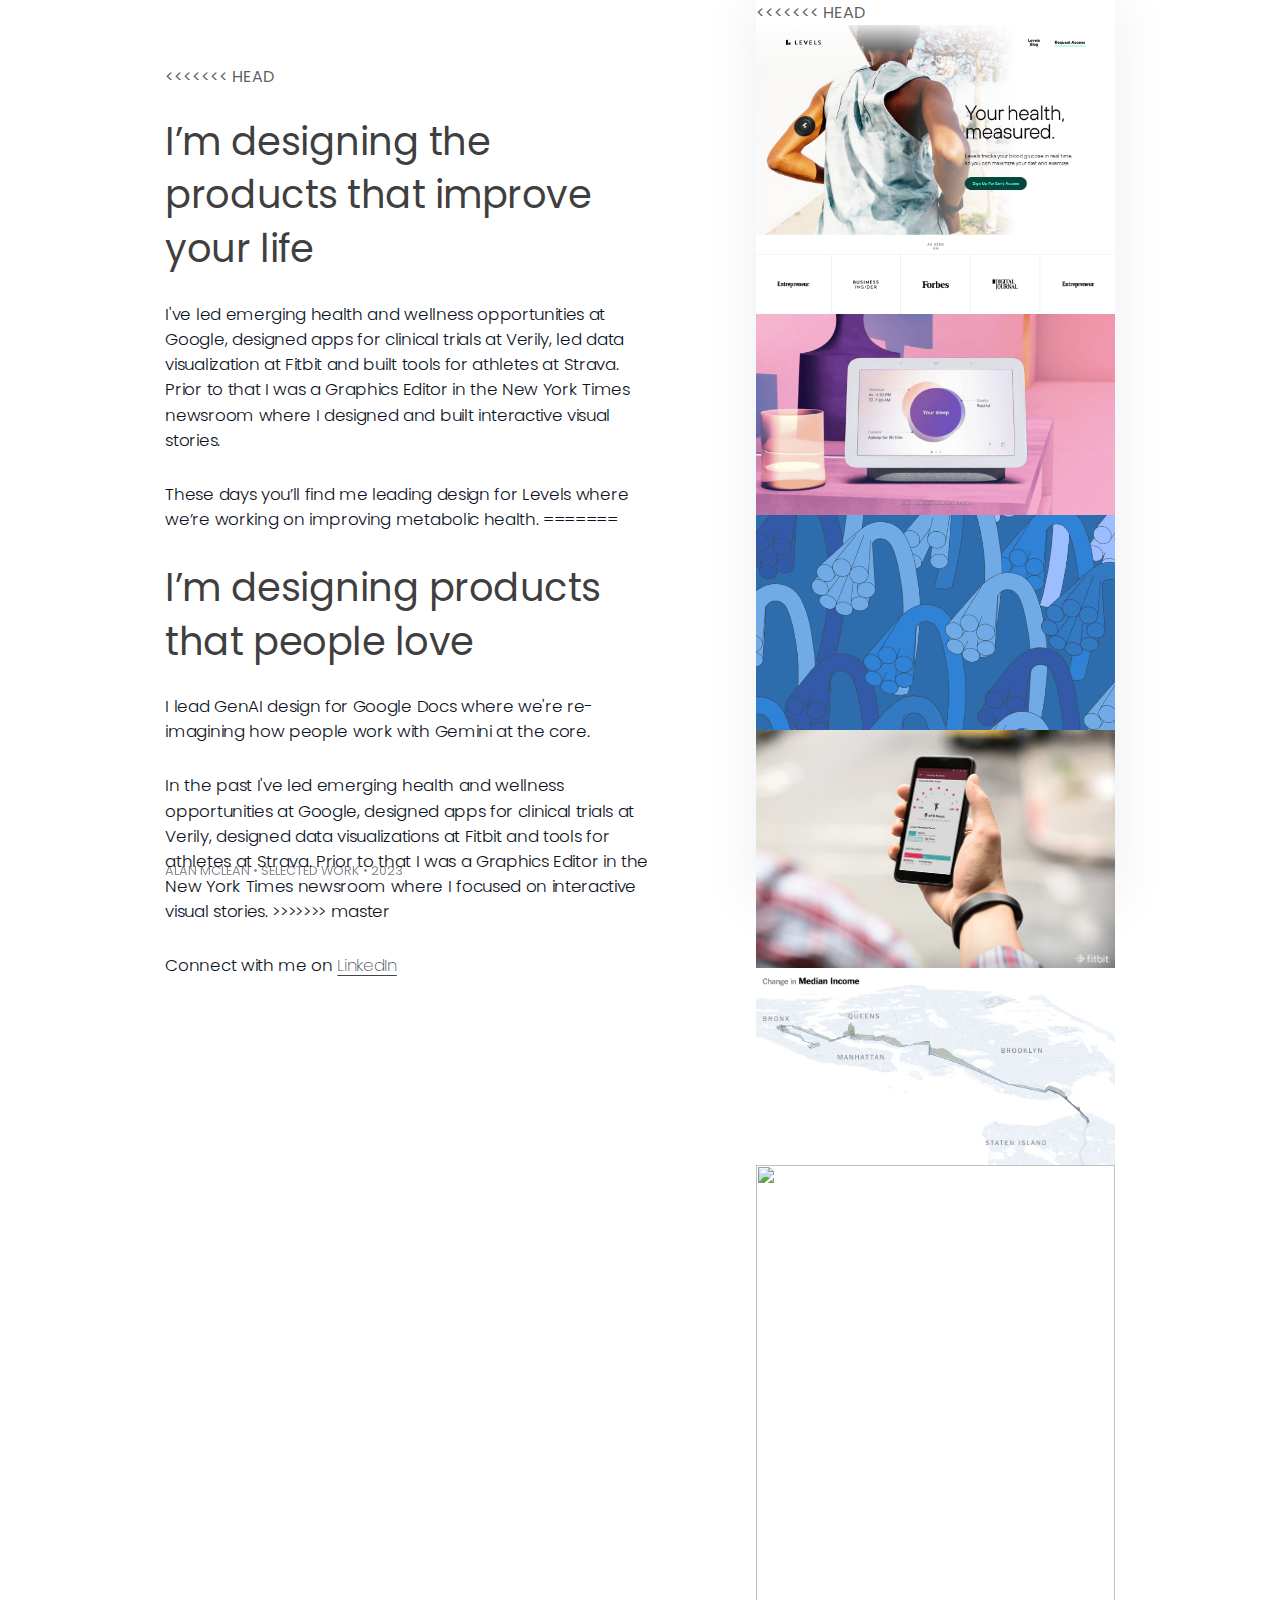
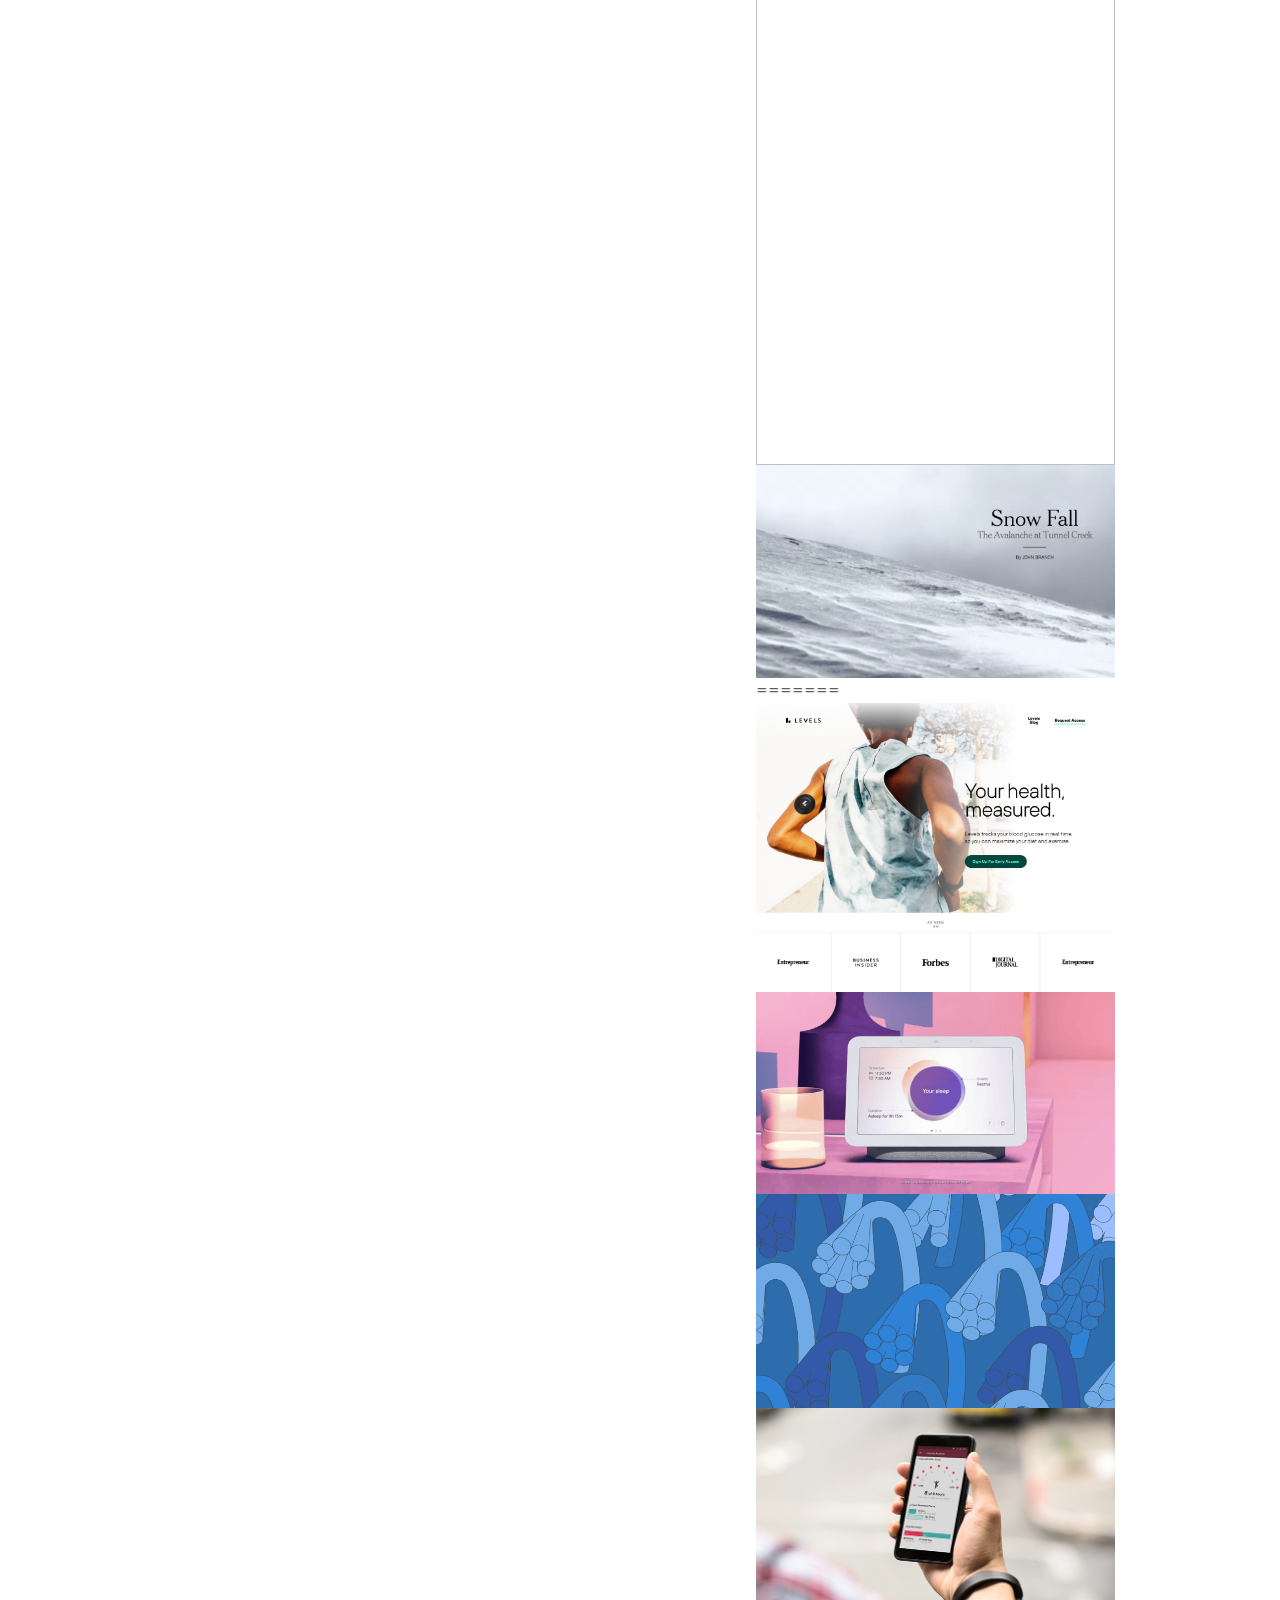
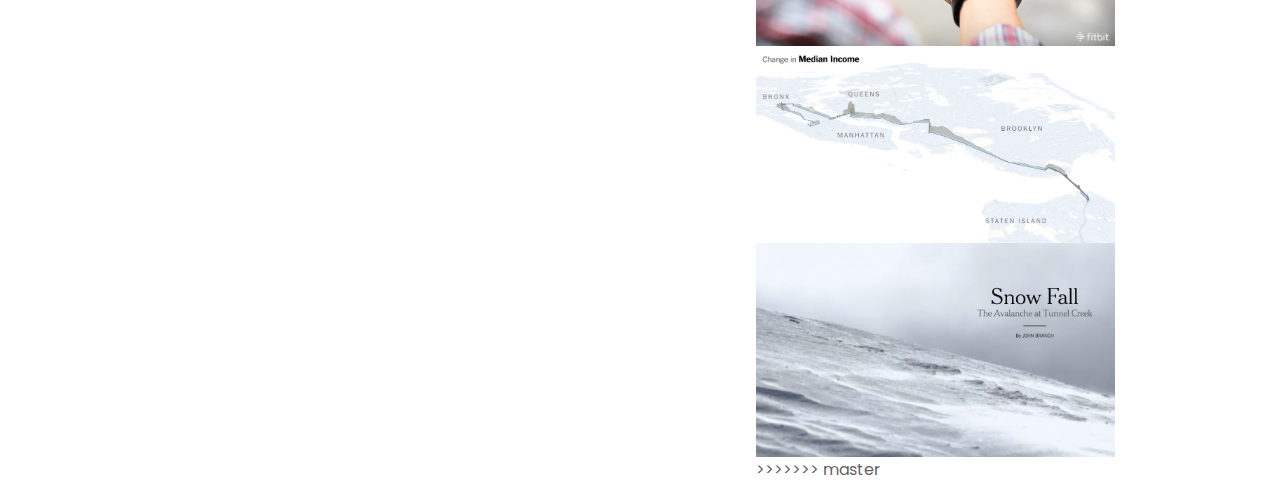
==== commit 93cac739: "merging" ====
--- a/index.html
+++ b/index.html
@@ -19,11 +19,19 @@
 <div id="wrap">
   <div id="content">
     <div id="description">
+<<<<<<< HEAD
     <h1>I’m designing the products that improve your life</h1>
     <p>I've led emerging health and wellness opportunities at Google, designed apps for clinical trials at Verily, led data visualization at Fitbit and built tools for athletes at Strava. Prior to that I was a Graphics Editor in the New York Times newsroom where I designed and built interactive visual stories.
     </p>
     <p>These days you’ll find me leading design for Levels where we’re working on improving metabolic health.
+=======
+    <h1>I’m designing products that people&nbsp;love</h1>
+    <p>I lead GenAI design for Google Docs where we're re-imagining how people work with Gemini at the core.</p>
+
+    <p>In the past I've led emerging health and wellness opportunities at Google, designed apps for clinical trials at Verily, designed data visualizations at Fitbit and tools for athletes at Strava. Prior to that I was a Graphics Editor in the New York Times newsroom where I focused on interactive visual stories.
+>>>>>>> master
     </p>
+    
     <p>Connect with me on <a href="https://www.linkedin.com/in/mcleanalan/" target="_blank">LinkedIn</a></p>
 
     <div id="footer">Alan McLean • Selected Work • 2023</div>
@@ -31,6 +39,7 @@
   </div>
 
   <div id="art">
+<<<<<<< HEAD
     <a href="https://levelshealth.com/" target="_blank"><img src="images/new/levels.jpg" /></a>
     <a href="https://store.google.com/us/product/nest_hub_sleep_sensing?pli=1&hl=en-US" target="_blank"><img src="images/new/nest2.png" /></a>
     <a href="#" target="_blank"><img src="images/new/flowers.png" /></a>
@@ -38,6 +47,20 @@
     <a href="https://archive.nytimes.com/www.nytimes.com/interactive/2011/11/05/nyregion/the-evolving-neighborhoods-along-the-marathon.html" target="_blank"><img src="images/new/nyc-2.jpg" /></a>
     <a href="https://archive.nytimes.com/www.nytimes.com/interactive/2012/08/03/sports/olympics/olympics-cycling-track-sprint-how-to-win.html?src=ISMR_AP_LO_MST_FB" target="_blank"><img src="images/new/sprint-2.png" /></a>
     <a href="https://www.nytimes.com/projects/2012/snow-fall/index.html#/?part=tunnel-creek" target="_blank"><img src="images/new/snowfall-1.png" /></a>
+=======
+    <!-- <img src="images/new/levels.jpg" /> -->
+    <img src="images/new/levels.jpg" />
+    <img src="images/new/nest2.png" />
+    <img src="images/new/flowers.png" />
+    <img src="images/new/fitbit.png" />
+    <img src="images/new/nyc-2.jpg" />
+    <img src="images/new/snowfall-1.png" />
+    
+    <!-- <img src="images/new/nest.jpeg" />
+    <img src="images/new/nest.jpeg" />
+    <img src="images/new/nest.jpeg" />
+    <img src="images/new/nest.jpeg" /> -->
+>>>>>>> master
   </div>  
 
   </div>
--- a/css/alan.css
+++ b/css/alan.css
@@ -4,6 +4,10 @@
   margin: 0;
   padding: 0;
   font-family: 'Poppins', sans-serif;
+  -webkit-font-smoothing: subpixel-antialiased;
+
+  color:rgba(0,0,0,.65);
+
 }	
 
 #wrap{
@@ -26,25 +30,31 @@
   width: 53%;
   box-sizing: border-box;
   padding: 4rem 5% 4rem 0;
-  color:rgba(0,0,0,.77);
+  color:rgba(0,0,0,.65);
   margin-right: 3rem;
 }
 
 #description h1{
-  line-height: 140%;
-  letter-spacing: -.03rem;
-  color:hsla(222,41%,8%,.79);
-  font-weight:400;
+
+      line-height: 140%;
+    letter-spacing: -.03rem;
+    color:rgba(0,0,0,.77);
+    font-weight: 400;
+    font-size: 2.4rem;
+
+
 }
 
 #description p{
   font-weight: 300;
   /*color:rgba(0,0,0,.77);*/
-  color:hsla(222,41%,8%,.79);
-  line-height: 150%
+
+  color: #0C111D;
+  line-height: 150%;
+
   letter-spacing: -0.02rem;
   margin-bottom: 1.8rem;
-  font-size:1.1rem;
+  font-size:1.05rem;
 }
 
 #description a,#description a:visited{
@@ -58,12 +68,15 @@
   width: 35%;
   box-shadow: 0 0 52px hsla(221,41%,19%,.08);
   /*flex:2;*/
+/*  margin-top:5rem;*/
 }
 
 #art img{
   width: 100%;
   object-fit: cover;
   display:block;
+/*  margin-bottom: 20px;*/
+/*  border-radius: 16px;*/
 }
 
 #footer{
@@ -72,6 +85,16 @@
   text-transform:uppercase;
   color:hsla(222,41%,8%,.49);
   font-size:.8rem;
+}
+
+@media only screen and (max-width: 1100px) {
+  #description{
+    padding-top: 1rem;
+  }
+  #description h1{
+    font-size: 2.1rem;
+  }
+
 }
 
 @media only screen and (max-width: 800px) {
@@ -83,16 +106,17 @@
   }
   #art{
     width: 100%;
+/*    margin-top: 0;*/
   }
   #description{
     width: 100%;
     padding:0 0 2rem;
   }
   #description p{
-    font-size:1.3rem;
+    font-size:1.1rem;
   }
   #description h1{
-    font-size:1.7rem;
+    font-size:2rem;
   }
   #footer{
     display:none;
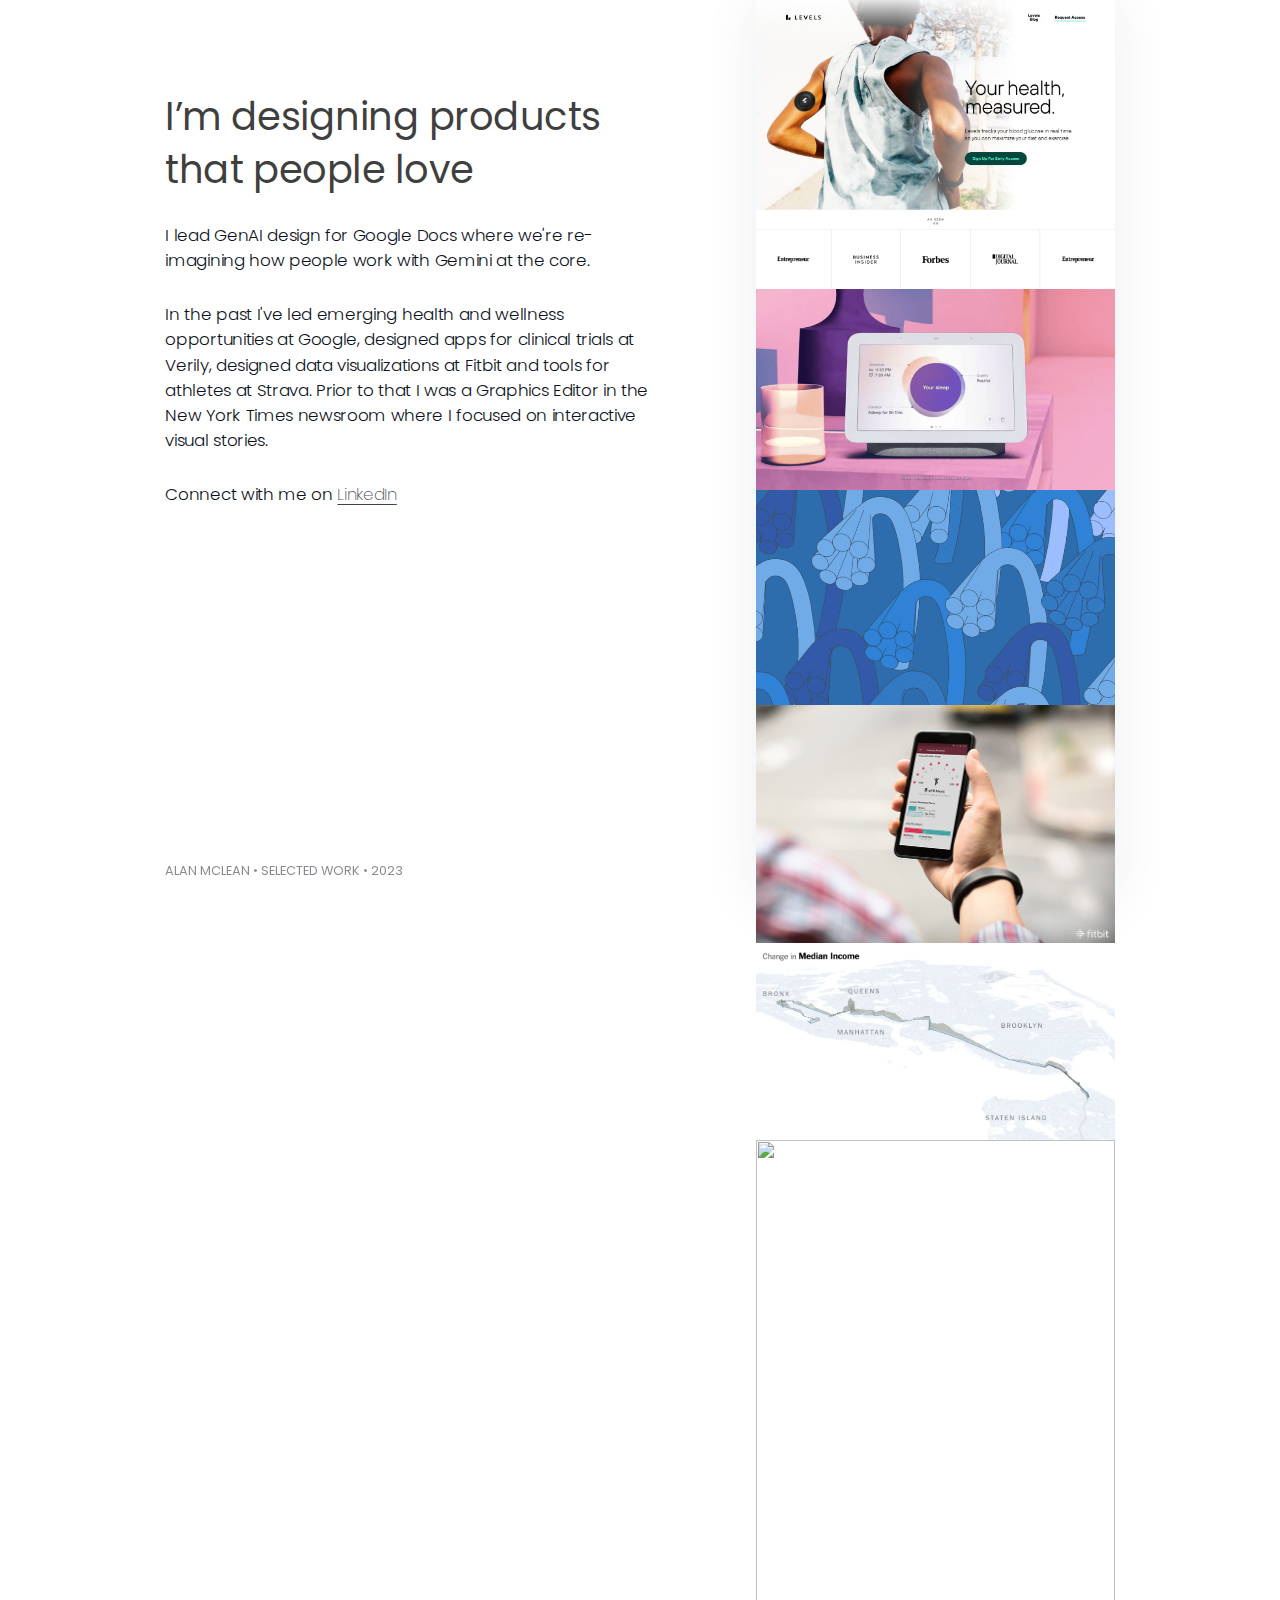
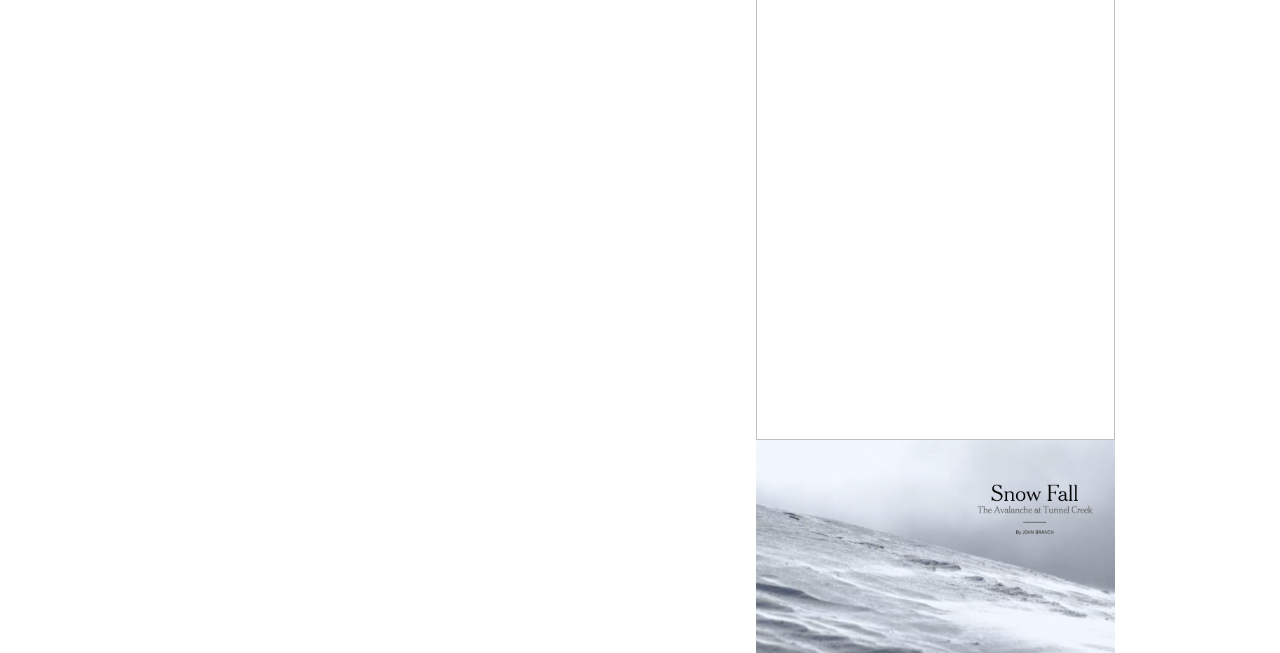
==== commit 761cb414: "oops" ====
--- a/index.html
+++ b/index.html
@@ -19,17 +19,12 @@
 <div id="wrap">
   <div id="content">
     <div id="description">
-<<<<<<< HEAD
-    <h1>I’m designing the products that improve your life</h1>
-    <p>I've led emerging health and wellness opportunities at Google, designed apps for clinical trials at Verily, led data visualization at Fitbit and built tools for athletes at Strava. Prior to that I was a Graphics Editor in the New York Times newsroom where I designed and built interactive visual stories.
-    </p>
-    <p>These days you’ll find me leading design for Levels where we’re working on improving metabolic health.
-=======
+
     <h1>I’m designing products that people&nbsp;love</h1>
     <p>I lead GenAI design for Google Docs where we're re-imagining how people work with Gemini at the core.</p>
 
     <p>In the past I've led emerging health and wellness opportunities at Google, designed apps for clinical trials at Verily, designed data visualizations at Fitbit and tools for athletes at Strava. Prior to that I was a Graphics Editor in the New York Times newsroom where I focused on interactive visual stories.
->>>>>>> master
+
     </p>
     
     <p>Connect with me on <a href="https://www.linkedin.com/in/mcleanalan/" target="_blank">LinkedIn</a></p>
@@ -39,7 +34,7 @@
   </div>
 
   <div id="art">
-<<<<<<< HEAD
+
     <a href="https://levelshealth.com/" target="_blank"><img src="images/new/levels.jpg" /></a>
     <a href="https://store.google.com/us/product/nest_hub_sleep_sensing?pli=1&hl=en-US" target="_blank"><img src="images/new/nest2.png" /></a>
     <a href="#" target="_blank"><img src="images/new/flowers.png" /></a>
@@ -47,20 +42,7 @@
     <a href="https://archive.nytimes.com/www.nytimes.com/interactive/2011/11/05/nyregion/the-evolving-neighborhoods-along-the-marathon.html" target="_blank"><img src="images/new/nyc-2.jpg" /></a>
     <a href="https://archive.nytimes.com/www.nytimes.com/interactive/2012/08/03/sports/olympics/olympics-cycling-track-sprint-how-to-win.html?src=ISMR_AP_LO_MST_FB" target="_blank"><img src="images/new/sprint-2.png" /></a>
     <a href="https://www.nytimes.com/projects/2012/snow-fall/index.html#/?part=tunnel-creek" target="_blank"><img src="images/new/snowfall-1.png" /></a>
-=======
-    <!-- <img src="images/new/levels.jpg" /> -->
-    <img src="images/new/levels.jpg" />
-    <img src="images/new/nest2.png" />
-    <img src="images/new/flowers.png" />
-    <img src="images/new/fitbit.png" />
-    <img src="images/new/nyc-2.jpg" />
-    <img src="images/new/snowfall-1.png" />
-    
-    <!-- <img src="images/new/nest.jpeg" />
-    <img src="images/new/nest.jpeg" />
-    <img src="images/new/nest.jpeg" />
-    <img src="images/new/nest.jpeg" /> -->
->>>>>>> master
+
   </div>  
 
   </div>
